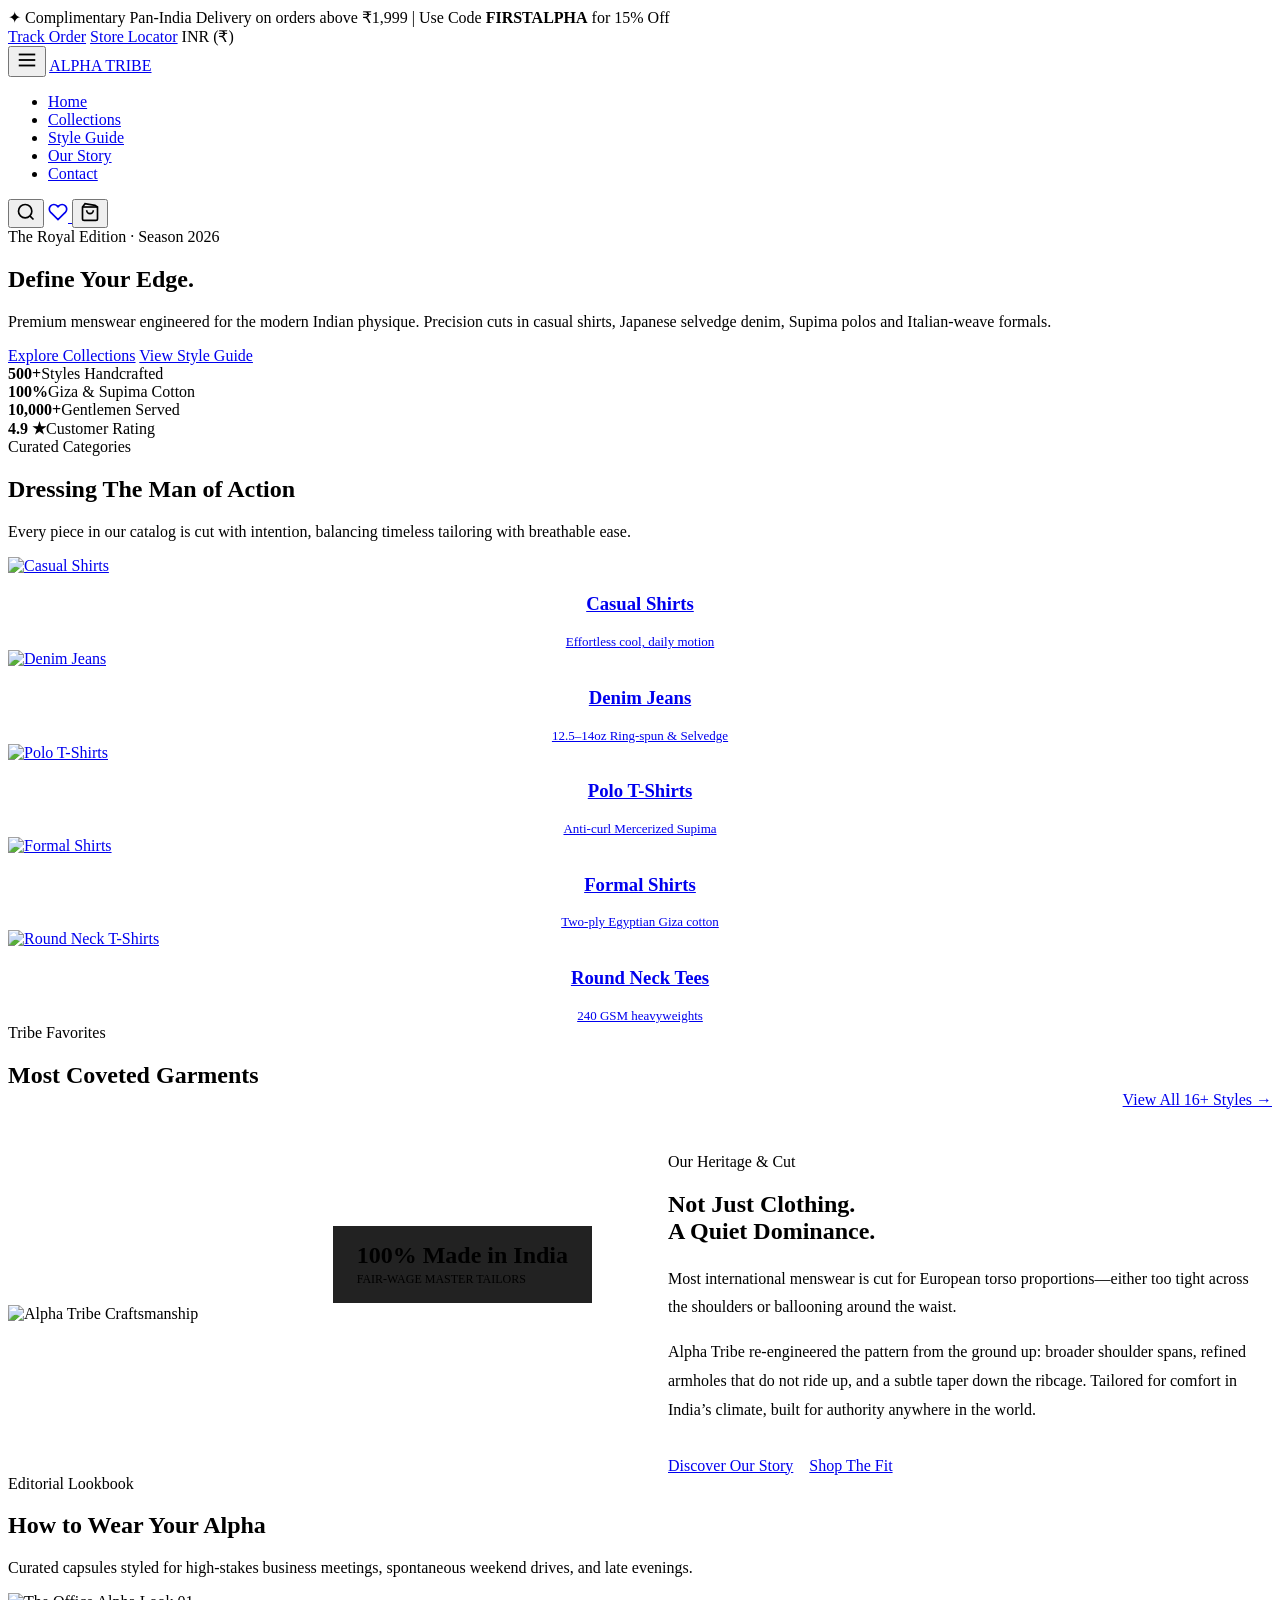
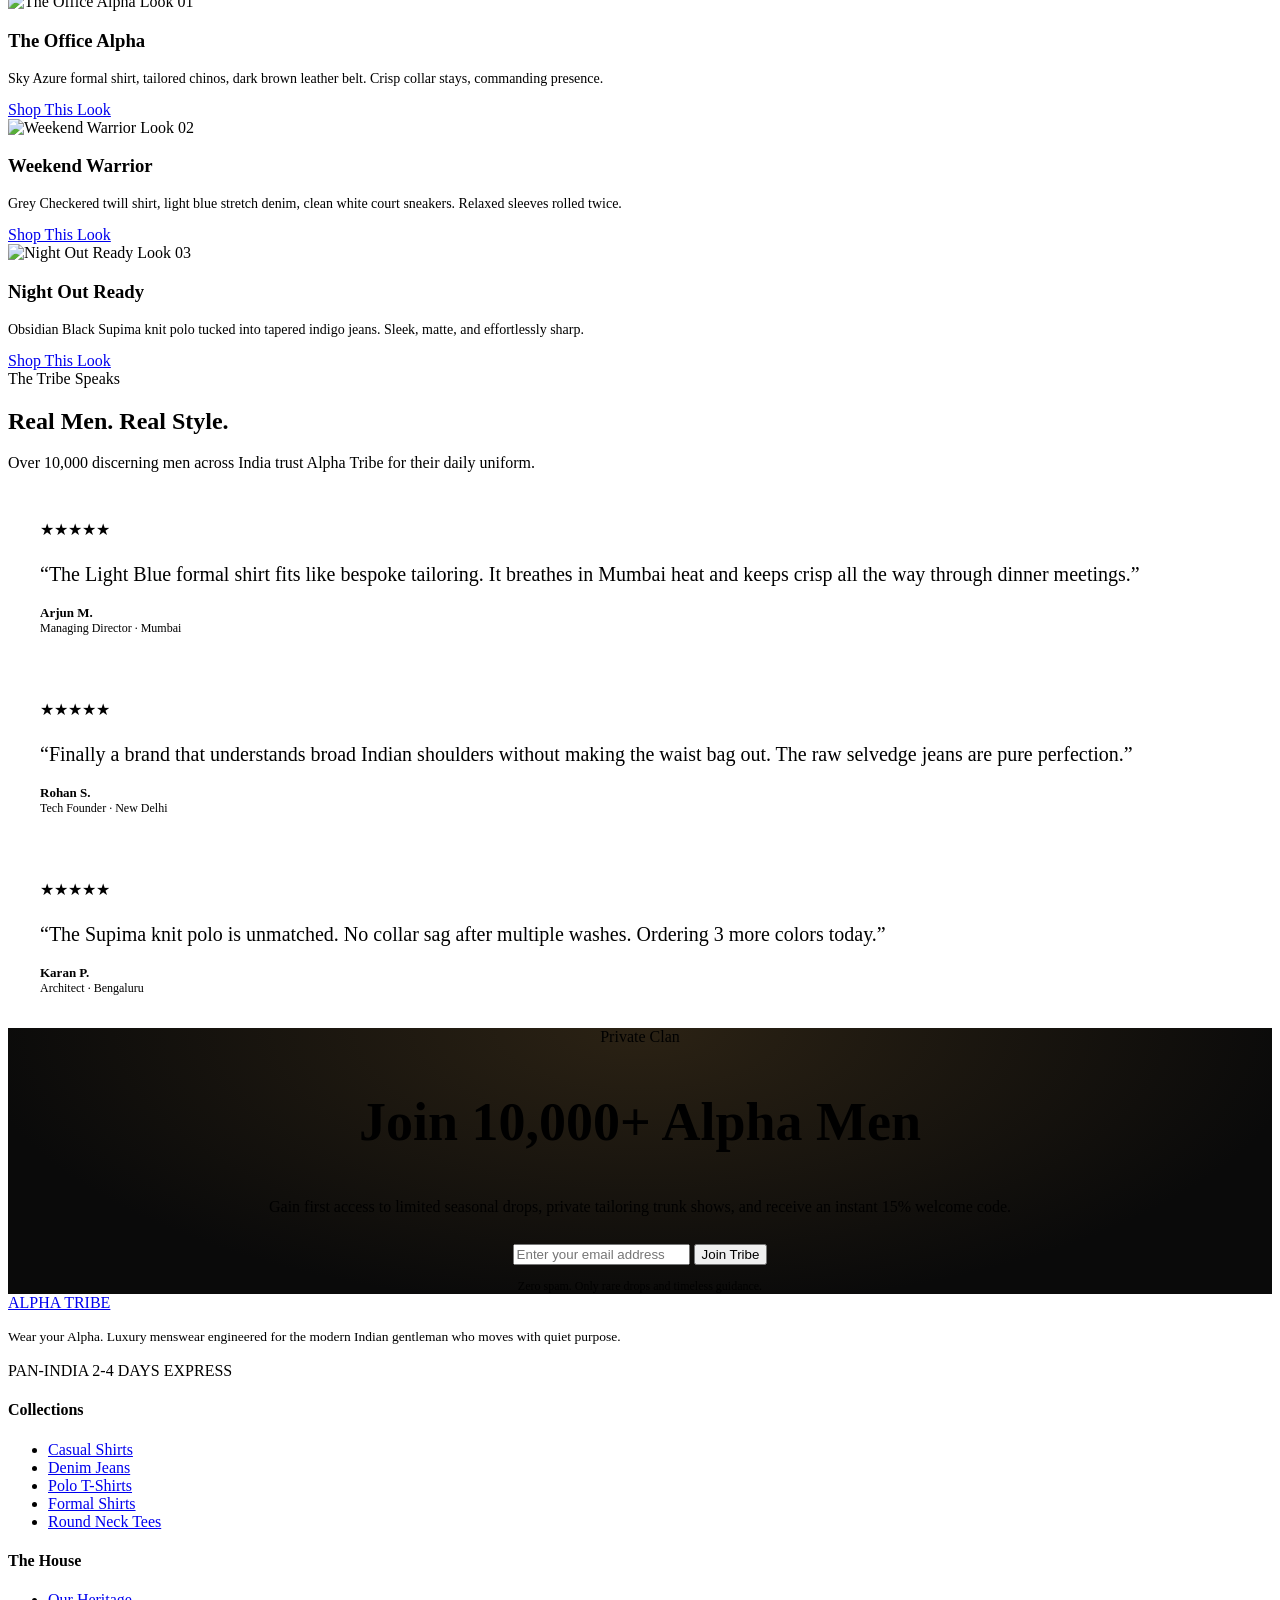
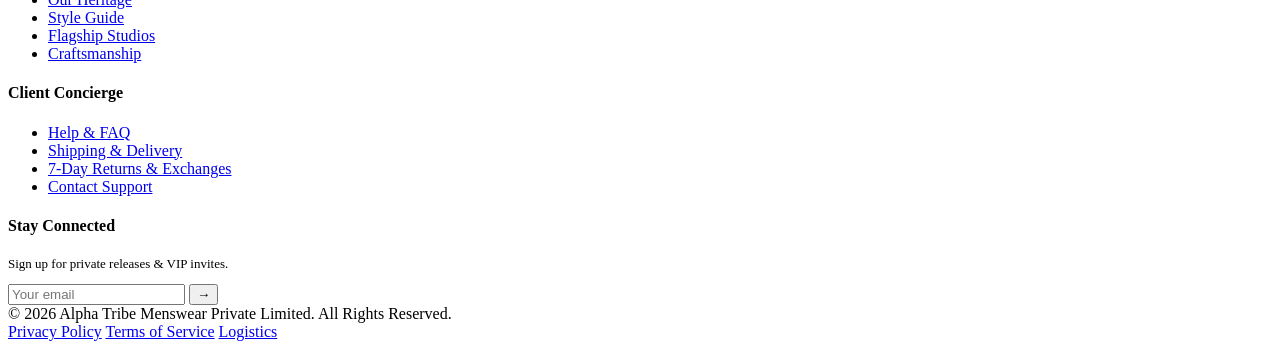
==== index.html @ 247a6e54 "Add files via upload" ====
<!DOCTYPE html>
<html lang="en-IN">
<head>
  <meta charset="utf-8">
  <meta name="viewport" content="width=device-width, initial-scale=1, viewport-fit=cover">
  <title>Alpha Tribe | Premium Menswear for the Modern Indian Man</title>
  <meta name="description" content="Precision-cut casual shirts, denim jeans, polos, and formal shirts engineered for the Indian physique. Wear your Alpha.">
  <link rel="preconnect" href="https://fonts.googleapis.com">
  <link rel="preconnect" href="https://fonts.gstatic.com" crossorigin>
  <link href="https://fonts.googleapis.com/css2?family=Cormorant+Garamond:wght@500;600;700&family=Inter:wght@400;500;600;700&display=swap" rel="stylesheet">
  <link rel="stylesheet" href="css/style.css">
</head>
<body>

  <!-- Top Announcement Bar -->
  <div class="top-bar">
    <div class="wrap">
      <div>✦ Complimentary Pan-India Delivery on orders above ₹1,999 | Use Code <strong>FIRSTALPHA</strong> for 15% Off</div>
      <div class="top-bar-links">
        <a href="shipping.html">Track Order</a>
        <a href="contact.html">Store Locator</a>
        <span>INR (₹)</span>
      </div>
    </div>
  </div>

  <!-- Global Header -->
  <header>
    <div class="wrap">
      <nav>
        <button class="action-btn menu-toggle" aria-label="Open Navigation Menu">
          <svg width="22" height="22" viewBox="0 0 24 24" fill="none" stroke="currentColor" stroke-width="2"><line x1="3" y1="12" x2="21" y2="12"></line><line x1="3" y1="6" x2="21" y2="6"></line><line x1="3" y1="18" x2="21" y2="18"></line></svg>
        </button>

        <a class="logo" href="index.html">
          <span class="logo-mark"></span>
          ALPHA TRIBE
        </a>

        <ul class="nav-links">
          <li><a href="index.html" class="active">Home</a></li>
          <li><a href="collections.html">Collections</a></li>
          <li><a href="looks.html">Style Guide</a></li>
          <li><a href="about.html">Our Story</a></li>
          <li><a href="contact.html">Contact</a></li>
        </ul>

        <div class="nav-actions">
          <button class="action-btn search-trigger-btn" aria-label="Search Garments">
            <svg width="20" height="20" viewBox="0 0 24 24" fill="none" stroke="currentColor" stroke-width="2"><circle cx="11" cy="11" r="8"></circle><line x1="21" y1="21" x2="16.65" y2="16.65"></line></svg>
          </button>
          
          <a class="action-btn" href="collections.html" title="Wishlist" aria-label="Wishlist">
            <svg width="20" height="20" viewBox="0 0 24 24" fill="none" stroke="currentColor" stroke-width="2"><path d="M20.84 4.61a5.5 5.5 0 0 0-7.78 0L12 5.67l-1.06-1.06a5.5 5.5 0 0 0-7.78 7.78l1.06 1.06L12 21.23l7.78-7.78 1.06-1.06a5.5 5.5 0 0 0 0-7.78z"></path></svg>
            <span class="action-badge wishlist-badge-count" style="display:none;">0</span>
          </a>

          <button class="action-btn" onclick="openCartDrawer()" aria-label="View Shopping Bag">
            <svg width="20" height="20" viewBox="0 0 24 24" fill="none" stroke="currentColor" stroke-width="2"><path d="M6 2L3 6v14a2 2 0 0 0 2 2h14a2 2 0 0 0 2-2V6l-3-2z"></path><line x1="3" y1="6" x2="21" y2="6"></line><path d="M16 10a4 4 0 0 1-8 0"></path></svg>
            <span class="action-badge cart-badge-count" style="display:none;">0</span>
          </button>

          <a href="collections.html" class="btn btn-sm" style="margin-left:8px; display:none;">Shop Now</a>
        </div>
      </nav>
    </div>
  </header>

  <main>
    <!-- Hero Section -->
    <section class="hero">
      <div class="wrap">
        <span class="tag">The Royal Edition · Season 2026</span>
        <h1>Define Your Edge.</h1>
        <p>Premium menswear engineered for the modern Indian physique. Precision cuts in casual shirts, Japanese selvedge denim, Supima polos and Italian-weave formals.</p>
        
        <div class="hero-cta">
          <a class="btn" href="collections.html">Explore Collections</a>
          <a class="btn ghost" href="looks.html">View Style Guide</a>
        </div>

        <div class="stats">
          <div><b>500+</b><span>Styles Handcrafted</span></div>
          <div><b>100%</b><span>Giza & Supima Cotton</span></div>
          <div><b>10,000+</b><span>Gentlemen Served</span></div>
          <div><b>4.9 ★</b><span>Customer Rating</span></div>
        </div>
      </div>
    </section>

    <!-- Categories Showcase -->
    <section style="background: var(--surface);">
      <div class="wrap">
        <div class="section-head center">
          <span class="tag">Curated Categories</span>
          <h2>Dressing The Man of Action</h2>
          <p>Every piece in our catalog is cut with intention, balancing timeless tailoring with breathable ease.</p>
        </div>

        <div class="grid" style="grid-template-columns: repeat(auto-fit, minmax(220px, 1fr));">
          <a class="card" href="collections.html?cat=casual-shirts">
            <div class="card-img-wrap">
              <img src="https://images.unsplash.com/photo-1596755094514-f87e34085b2c?auto=format&fit=crop&w=800&q=80" alt="Casual Shirts" loading="lazy">
            </div>
            <div class="card-info" style="text-align:center;">
              <h3 class="card-title">Casual Shirts</h3>
              <p style="color:var(--muted); font-size:13px; margin:0;">Effortless cool, daily motion</p>
            </div>
          </a>

          <a class="card" href="collections.html?cat=denim-jeans">
            <div class="card-img-wrap">
              <img src="https://images.unsplash.com/photo-1542272604-780c96856592?auto=format&fit=crop&w=800&q=80" alt="Denim Jeans" loading="lazy">
            </div>
            <div class="card-info" style="text-align:center;">
              <h3 class="card-title">Denim Jeans</h3>
              <p style="color:var(--muted); font-size:13px; margin:0;">12.5–14oz Ring-spun & Selvedge</p>
            </div>
          </a>

          <a class="card" href="collections.html?cat=polo-t-shirts">
            <div class="card-img-wrap">
              <img src="https://images.unsplash.com/photo-1586363104862-3a5e2ab60d99?auto=format&fit=crop&w=800&q=80" alt="Polo T-Shirts" loading="lazy">
            </div>
            <div class="card-info" style="text-align:center;">
              <h3 class="card-title">Polo T-Shirts</h3>
              <p style="color:var(--muted); font-size:13px; margin:0;">Anti-curl Mercerized Supima</p>
            </div>
          </a>

          <a class="card" href="collections.html?cat=formal-shirts">
            <div class="card-img-wrap">
              <img src="https://images.unsplash.com/photo-1598033129183-c4f50c736f10?auto=format&fit=crop&w=800&q=80" alt="Formal Shirts" loading="lazy">
            </div>
            <div class="card-info" style="text-align:center;">
              <h3 class="card-title">Formal Shirts</h3>
              <p style="color:var(--muted); font-size:13px; margin:0;">Two-ply Egyptian Giza cotton</p>
            </div>
          </a>

          <a class="card" href="collections.html?cat=round-neck-t-shirts">
            <div class="card-img-wrap">
              <img src="https://images.unsplash.com/photo-1521572267360-ee0c2909d518?auto=format&fit=crop&w=800&q=80" alt="Round Neck T-Shirts" loading="lazy">
            </div>
            <div class="card-info" style="text-align:center;">
              <h3 class="card-title">Round Neck Tees</h3>
              <p style="color:var(--muted); font-size:13px; margin:0;">240 GSM heavyweights</p>
            </div>
          </a>
        </div>
      </div>
    </section>

    <!-- Bestseller Showcase -->
    <section id="featured-products">
      <div class="wrap">
        <div style="display:flex; justify-content:space-between; align-items:flex-end; margin-bottom:44px; flex-wrap:wrap; gap:16px;">
          <div>
            <span class="tag">Tribe Favorites</span>
            <h2>Most Coveted Garments</h2>
          </div>
          <a href="collections.html" class="btn ghost btn-sm">View All 16+ Styles →</a>
        </div>

        <div class="grid" id="featured-grid">
          <!-- Dynamically populated or server-rendered items -->
        </div>
      </div>
    </section>

    <!-- Craftsmanship / Brand Philosophy -->
    <section style="background: var(--surface); border-top: 1px solid var(--line); border-bottom: 1px solid var(--line);">
      <div class="wrap">
        <div style="display:grid; grid-template-columns: repeat(auto-fit, minmax(320px, 1fr)); gap:56px; align-items:center;">
          <div style="position:relative;">
            <img src="https://images.unsplash.com/photo-1607345366928-199ea26cfe3e?auto=format&fit=crop&w=900&q=80" alt="Alpha Tribe Craftsmanship" style="border-radius:var(--radius-sm); border:1px solid var(--line); width:100%; aspect-ratio:4/3; object-fit:cover;">
            <div style="position:absolute; bottom:20px; right:20px; background:rgba(10,10,10,0.9); border:1px solid var(--gold); padding:16px 24px; border-radius:var(--radius-sm);">
              <span style="font-family:var(--serif); font-size:24px; color:var(--gold); display:block; font-weight:700;">100% Made in India</span>
              <span style="font-size:12px; color:var(--muted); text-transform:uppercase;">Fair-wage master tailors</span>
            </div>
          </div>

          <div>
            <span class="tag">Our Heritage & Cut</span>
            <h2 style="margin-bottom:20px;">Not Just Clothing.<br>A Quiet Dominance.</h2>
            <p style="color:var(--muted); line-height:1.8;">
              Most international menswear is cut for European torso proportions—either too tight across the shoulders or ballooning around the waist.
            </p>
            <p style="color:var(--muted); line-height:1.8;">
              Alpha Tribe re-engineered the pattern from the ground up: broader shoulder spans, refined armholes that do not ride up, and a subtle taper down the ribcage. Tailored for comfort in India’s climate, built for authority anywhere in the world.
            </p>
            <div style="margin-top:32px; display:flex; gap:16px;">
              <a href="about.html" class="btn">Discover Our Story</a>
              <a href="collections.html" class="btn ghost">Shop The Fit</a>
            </div>
          </div>
        </div>
      </div>
    </section>

    <!-- Style Guide Spotlight -->
    <section>
      <div class="wrap">
        <div class="section-head center">
          <span class="tag">Editorial Lookbook</span>
          <h2>How to Wear Your Alpha</h2>
          <p>Curated capsules styled for high-stakes business meetings, spontaneous weekend drives, and late evenings.</p>
        </div>

        <div class="grid" style="grid-template-columns: repeat(auto-fit, minmax(280px, 1fr));">
          <div class="card">
            <div class="card-img-wrap">
              <img src="https://images.unsplash.com/photo-1598033129183-c4f50c736f10?auto=format&fit=crop&w=800&q=80" alt="The Office Alpha">
              <span class="card-badge">Look 01</span>
            </div>
            <div class="card-info">
              <h3 class="card-title">The Office Alpha</h3>
              <p style="color:var(--muted); font-size:14px; margin-bottom:14px;">Sky Azure formal shirt, tailored chinos, dark brown leather belt. Crisp collar stays, commanding presence.</p>
              <a href="looks.html" class="btn ghost btn-sm">Shop This Look</a>
            </div>
          </div>

          <div class="card">
            <div class="card-img-wrap">
              <img src="https://images.unsplash.com/photo-1596755094514-f87e34085b2c?auto=format&fit=crop&w=800&q=80" alt="Weekend Warrior">
              <span class="card-badge">Look 02</span>
            </div>
            <div class="card-info">
              <h3 class="card-title">Weekend Warrior</h3>
              <p style="color:var(--muted); font-size:14px; margin-bottom:14px;">Grey Checkered twill shirt, light blue stretch denim, clean white court sneakers. Relaxed sleeves rolled twice.</p>
              <a href="looks.html" class="btn ghost btn-sm">Shop This Look</a>
            </div>
          </div>

          <div class="card">
            <div class="card-img-wrap">
              <img src="https://images.unsplash.com/photo-1625910513413-722394747c34?auto=format&fit=crop&w=800&q=80" alt="Night Out Ready">
              <span class="card-badge">Look 03</span>
            </div>
            <div class="card-info">
              <h3 class="card-title">Night Out Ready</h3>
              <p style="color:var(--muted); font-size:14px; margin-bottom:14px;">Obsidian Black Supima knit polo tucked into tapered indigo jeans. Sleek, matte, and effortlessly sharp.</p>
              <a href="looks.html" class="btn ghost btn-sm">Shop This Look</a>
            </div>
          </div>
        </div>
      </div>
    </section>

    <!-- Social Proof & Reviews -->
    <section style="background: var(--surface);">
      <div class="wrap">
        <div class="section-head center">
          <span class="tag">The Tribe Speaks</span>
          <h2>Real Men. Real Style.</h2>
          <p>Over 10,000 discerning men across India trust Alpha Tribe for their daily uniform.</p>
        </div>

        <div class="grid" style="grid-template-columns: repeat(auto-fit, minmax(280px, 1fr));">
          <div style="background:var(--bg); border:1px solid var(--line); padding:32px; border-left:3px solid var(--gold); border-radius:var(--radius-sm);">
            <div style="color:var(--gold); font-size:16px; margin-bottom:12px;">★★★★★</div>
            <p style="font-family:var(--serif); font-size:20px; line-height:1.5; color:var(--text); margin-bottom:16px;">
              “The Light Blue formal shirt fits like bespoke tailoring. It breathes in Mumbai heat and keeps crisp all the way through dinner meetings.”
            </p>
            <div style="font-size:13px; font-weight:600; color:var(--gold);">Arjun M.</div>
            <div style="font-size:12px; color:var(--muted);">Managing Director · Mumbai</div>
          </div>

          <div style="background:var(--bg); border:1px solid var(--line); padding:32px; border-left:3px solid var(--gold); border-radius:var(--radius-sm);">
            <div style="color:var(--gold); font-size:16px; margin-bottom:12px;">★★★★★</div>
            <p style="font-family:var(--serif); font-size:20px; line-height:1.5; color:var(--text); margin-bottom:16px;">
              “Finally a brand that understands broad Indian shoulders without making the waist bag out. The raw selvedge jeans are pure perfection.”
            </p>
            <div style="font-size:13px; font-weight:600; color:var(--gold);">Rohan S.</div>
            <div style="font-size:12px; color:var(--muted);">Tech Founder · New Delhi</div>
          </div>

          <div style="background:var(--bg); border:1px solid var(--line); padding:32px; border-left:3px solid var(--gold); border-radius:var(--radius-sm);">
            <div style="color:var(--gold); font-size:16px; margin-bottom:12px;">★★★★★</div>
            <p style="font-family:var(--serif); font-size:20px; line-height:1.5; color:var(--text); margin-bottom:16px;">
              “The Supima knit polo is unmatched. No collar sag after multiple washes. Ordering 3 more colors today.”
            </p>
            <div style="font-size:13px; font-weight:600; color:var(--gold);">Karan P.</div>
            <div style="font-size:12px; color:var(--muted);">Architect · Bengaluru</div>
          </div>
        </div>
      </div>
    </section>

    <!-- VIP Newsletter -->
    <section style="text-align:center; background: radial-gradient(ellipse at 50% 0, #2b2214 0%, #0a0a0a 75%); border-top:1px solid var(--line);">
      <div class="wrap-sm">
        <span class="tag">Private Clan</span>
        <h2 style="font-size: clamp(36px, 5vw, 54px);">Join 10,000+ Alpha Men</h2>
        <p style="color:var(--muted); margin-bottom:28px;">Gain first access to limited seasonal drops, private tailoring trunk shows, and receive an instant 15% welcome code.</p>
        
        <form class="newsletter-form" style="max-width:520px; margin:0 auto;" novalidate>
          <input type="email" placeholder="Enter your email address" required aria-label="Email address">
          <button type="submit" class="btn">Join Tribe</button>
        </form>
        <div style="margin-top:14px; font-size:12px; color:var(--muted);">Zero spam. Only rare drops and timeless guidance.</div>
      </div>
    </section>
  </main>

  <!-- Global Footer -->
  <footer>
    <div class="wrap">
      <div class="fcols">
        <div>
          <a class="logo" href="index.html" style="margin-bottom:14px;">
            <span class="logo-mark"></span>
            ALPHA TRIBE
          </a>
          <p style="color:var(--muted); font-size:13.5px; line-height:1.7;">
            Wear your Alpha. Luxury menswear engineered for the modern Indian gentleman who moves with quiet purpose.
          </p>
          <div class="f-badge">PAN-INDIA 2-4 DAYS EXPRESS</div>
        </div>

        <div>
          <h4>Collections</h4>
          <ul>
            <li><a href="collections.html?cat=casual-shirts">Casual Shirts</a></li>
            <li><a href="collections.html?cat=denim-jeans">Denim Jeans</a></li>
            <li><a href="collections.html?cat=polo-t-shirts">Polo T-Shirts</a></li>
            <li><a href="collections.html?cat=formal-shirts">Formal Shirts</a></li>
            <li><a href="collections.html?cat=round-neck-t-shirts">Round Neck Tees</a></li>
          </ul>
        </div>

        <div>
          <h4>The House</h4>
          <ul>
            <li><a href="about.html">Our Heritage</a></li>
            <li><a href="looks.html">Style Guide</a></li>
            <li><a href="contact.html">Flagship Studios</a></li>
            <li><a href="about.html#craft">Craftsmanship</a></li>
          </ul>
        </div>

        <div>
          <h4>Client Concierge</h4>
          <ul>
            <li><a href="faq.html">Help & FAQ</a></li>
            <li><a href="shipping.html">Shipping & Delivery</a></li>
            <li><a href="returns.html">7-Day Returns & Exchanges</a></li>
            <li><a href="contact.html">Contact Support</a></li>
          </ul>
        </div>

        <div>
          <h4>Stay Connected</h4>
          <p style="font-size:13px; color:var(--muted); margin-bottom:12px;">Sign up for private releases & VIP invites.</p>
          <form class="newsletter-form">
            <input type="email" placeholder="Your email" required>
            <button class="btn btn-sm" type="submit">→</button>
          </form>
        </div>
      </div>

      <div class="copy">
        <div>© 2026 Alpha Tribe Menswear Private Limited. All Rights Reserved.</div>
        <div class="copy-links">
          <a href="privacy.html">Privacy Policy</a>
          <a href="terms.html">Terms of Service</a>
          <a href="shipping.html">Logistics</a>
        </div>
      </div>
    </div>
  </footer>

  <!-- Scripts -->
  <script src="js/products.js"></script>
  <script src="js/cart.js"></script>
  <script src="js/main.js"></script>
  <script>
    // Populate featured products on home page
    document.addEventListener('DOMContentLoaded', () => {
      const featuredGrid = document.getElementById('featured-grid');
      if (featuredGrid && typeof getAllProducts === 'function') {
        const products = getAllProducts().slice(0, 8); // Top 8 bestsellers
        featuredGrid.innerHTML = products.map(p => `
          <div class="card">
            <div class="card-img-wrap">
              <img src="${p.images[0]}" alt="${p.name}" loading="lazy">
              ${p.badge ? `<span class="card-badge">${p.badge}</span>` : ''}
              <button class="wishlist-btn" data-product-id="${p.id}" onclick="toggleWishlist('${p.id}', this)" aria-label="Save to Wishlist">
                <svg width="18" height="18" viewBox="0 0 24 24" fill="none" stroke="currentColor" stroke-width="2"><path d="M20.84 4.61a5.5 5.5 0 0 0-7.78 0L12 5.67l-1.06-1.06a5.5 5.5 0 0 0-7.78 7.78l1.06 1.06L12 21.23l7.78-7.78 1.06-1.06a5.5 5.5 0 0 0 0-7.78z"></path></svg>
              </button>
              <div class="card-quick-actions">
                <button class="btn btn-sm btn-full" onclick="openQuickView('${p.id}')">Quick View</button>
              </div>
            </div>
            <div class="card-info">
              <div class="card-cat">${p.category}</div>
              <h3 class="card-title"><a href="product.html?id=${p.id}">${p.name}</a></h3>
              <div class="card-rating">
                <span class="stars">★★★★★</span>
                <span>(${p.reviewsCount})</span>
              </div>
              <div class="card-bottom">
                <div class="price-box">
                  <span class="price">${formatINR(p.price)}</span>
                  <span class="price-orig">${formatINR(p.originalPrice)}</span>
                </div>
                <button class="btn btn-sm" onclick="addToCart('${p.id}', '${p.sizes[0]}')">Add</button>
              </div>
            </div>
          </div>
        `).join('');
        
        if (typeof updateWishlistButtons === 'function') updateWishlistButtons();
      }
    });
  </script>
</body>
</html>
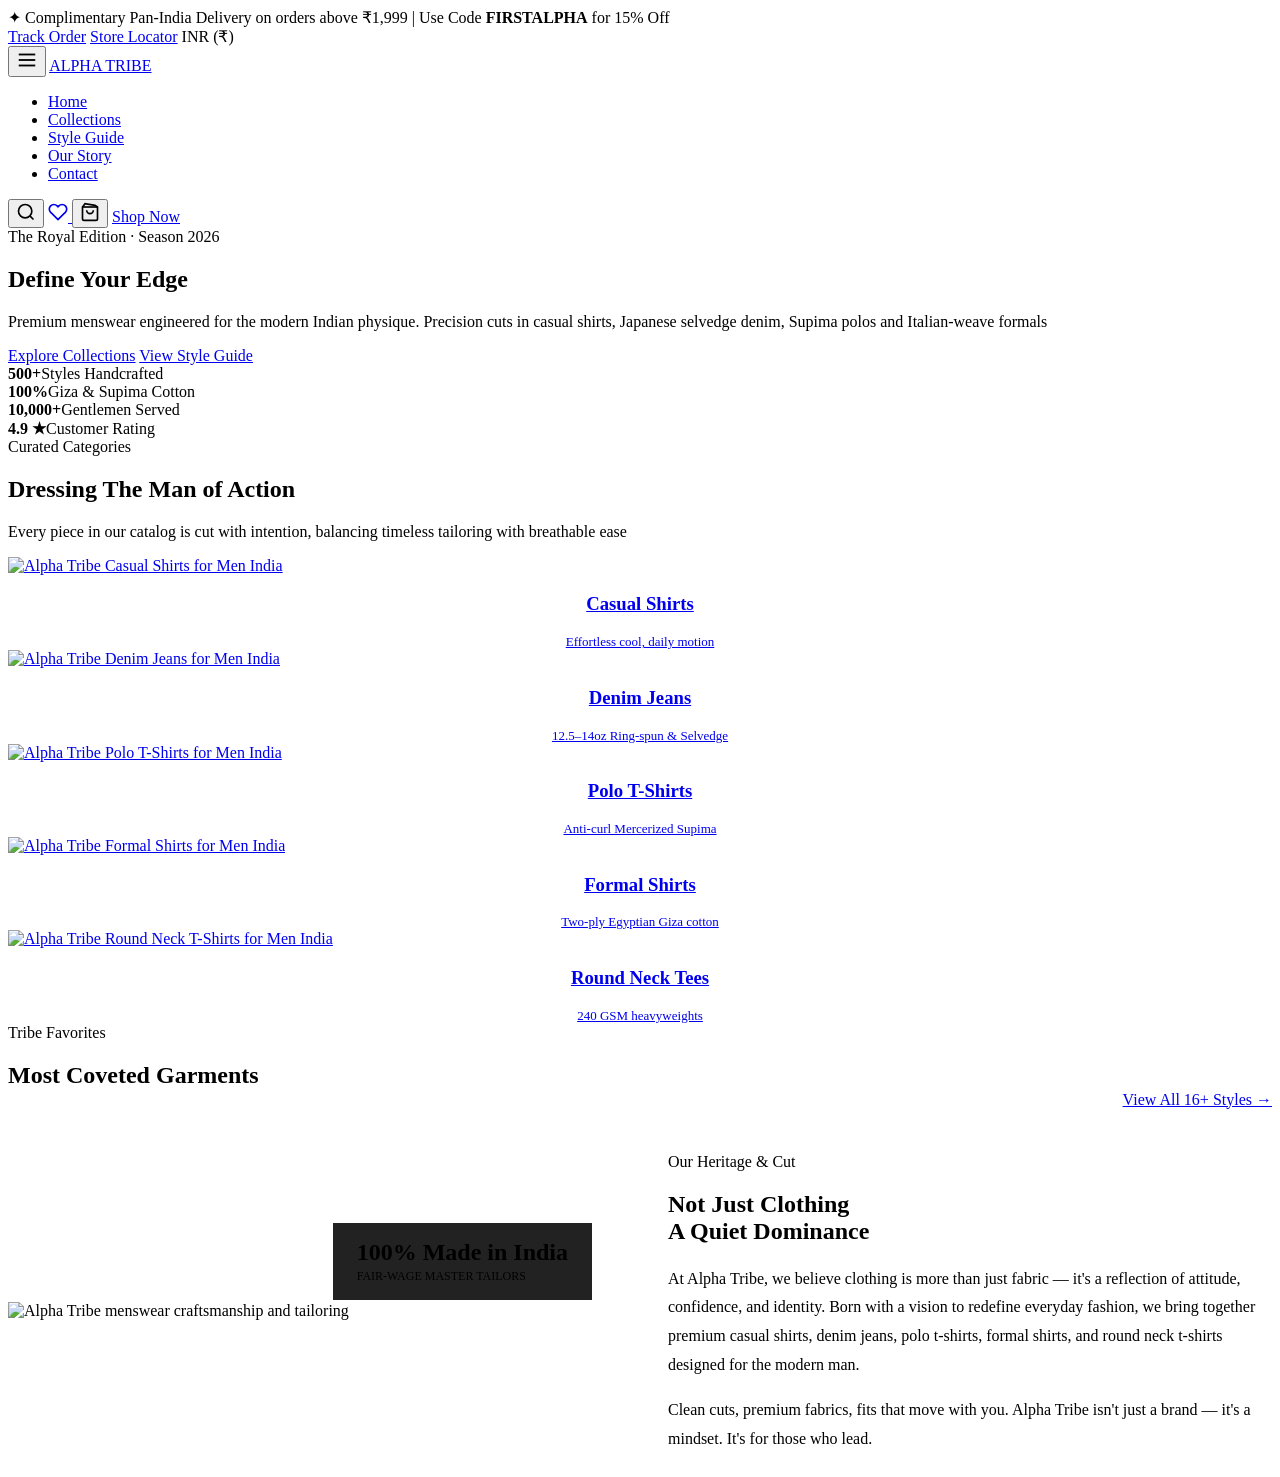
==== commit afff48a7: "Update index.html" ====
--- a/index.html
+++ b/index.html
@@ -5,6 +5,13 @@
   <meta name="viewport" content="width=device-width, initial-scale=1, viewport-fit=cover">
   <title>Alpha Tribe | Premium Menswear for the Modern Indian Man</title>
   <meta name="description" content="Precision-cut casual shirts, denim jeans, polos, and formal shirts engineered for the Indian physique. Wear your Alpha.">
+  <meta name="keywords" content="men's casual shirts India, premium denim jeans men, polo t-shirts men India, formal shirts men India, Alpha Tribe menswear">
+  <meta name="robots" content="index, follow">
+  <link rel="canonical" href="https://www.alphatribe.in/">
+  <meta property="og:title" content="Alpha Tribe | Premium Menswear for the Modern Indian Man">
+  <meta property="og:description" content="Precision-cut casual shirts, denim jeans, polos, and formal shirts engineered for the Indian physique. Wear your Alpha.">
+  <meta property="og:type" content="website">
+  <meta property="og:locale" content="en_IN">
   <link rel="preconnect" href="https://fonts.googleapis.com">
   <link rel="preconnect" href="https://fonts.gstatic.com" crossorigin>
   <link href="https://fonts.googleapis.com/css2?family=Cormorant+Garamond:wght@500;600;700&family=Inter:wght@400;500;600;700&display=swap" rel="stylesheet">
@@ -25,15 +32,15 @@
   </div>
 
   <!-- Global Header -->
-  <header>
+  <header id="site-header">
     <div class="wrap">
-      <nav>
-        <button class="action-btn menu-toggle" aria-label="Open Navigation Menu">
-          <svg width="22" height="22" viewBox="0 0 24 24" fill="none" stroke="currentColor" stroke-width="2"><line x1="3" y1="12" x2="21" y2="12"></line><line x1="3" y1="6" x2="21" y2="6"></line><line x1="3" y1="18" x2="21" y2="18"></line></svg>
+      <nav aria-label="Primary Navigation">
+        <button type="button" class="action-btn menu-toggle" aria-label="Open Navigation Menu">
+          <svg width="22" height="22" viewBox="0 0 24 24" fill="none" stroke="currentColor" stroke-width="2" aria-hidden="true"><line x1="3" y1="12" x2="21" y2="12"></line><line x1="3" y1="6" x2="21" y2="6"></line><line x1="3" y1="18" x2="21" y2="18"></line></svg>
         </button>
 
         <a class="logo" href="index.html">
-          <span class="logo-mark"></span>
+          <span class="logo-mark" aria-hidden="true"></span>
           ALPHA TRIBE
         </a>
 
@@ -46,21 +53,21 @@
         </ul>
 
         <div class="nav-actions">
-          <button class="action-btn search-trigger-btn" aria-label="Search Garments">
-            <svg width="20" height="20" viewBox="0 0 24 24" fill="none" stroke="currentColor" stroke-width="2"><circle cx="11" cy="11" r="8"></circle><line x1="21" y1="21" x2="16.65" y2="16.65"></line></svg>
+          <button type="button" class="action-btn search-trigger-btn" aria-label="Search Garments">
+            <svg width="20" height="20" viewBox="0 0 24 24" fill="none" stroke="currentColor" stroke-width="2" aria-hidden="true"><circle cx="11" cy="11" r="8"></circle><line x1="21" y1="21" x2="16.65" y2="16.65"></line></svg>
           </button>
-          
+
           <a class="action-btn" href="collections.html" title="Wishlist" aria-label="Wishlist">
-            <svg width="20" height="20" viewBox="0 0 24 24" fill="none" stroke="currentColor" stroke-width="2"><path d="M20.84 4.61a5.5 5.5 0 0 0-7.78 0L12 5.67l-1.06-1.06a5.5 5.5 0 0 0-7.78 7.78l1.06 1.06L12 21.23l7.78-7.78 1.06-1.06a5.5 5.5 0 0 0 0-7.78z"></path></svg>
+            <svg width="20" height="20" viewBox="0 0 24 24" fill="none" stroke="currentColor" stroke-width="2" aria-hidden="true"><path d="M20.84 4.61a5.5 5.5 0 0 0-7.78 0L12 5.67l-1.06-1.06a5.5 5.5 0 0 0-7.78 7.78l1.06 1.06L12 21.23l7.78-7.78 1.06-1.06a5.5 5.5 0 0 0 0-7.78z"></path></svg>
             <span class="action-badge wishlist-badge-count" style="display:none;">0</span>
           </a>
 
-          <button class="action-btn" onclick="openCartDrawer()" aria-label="View Shopping Bag">
-            <svg width="20" height="20" viewBox="0 0 24 24" fill="none" stroke="currentColor" stroke-width="2"><path d="M6 2L3 6v14a2 2 0 0 0 2 2h14a2 2 0 0 0 2-2V6l-3-2z"></path><line x1="3" y1="6" x2="21" y2="6"></line><path d="M16 10a4 4 0 0 1-8 0"></path></svg>
+          <button type="button" class="action-btn" onclick="if (typeof openCartDrawer === 'function') openCartDrawer();" aria-label="View Shopping Bag">
+            <svg width="20" height="20" viewBox="0 0 24 24" fill="none" stroke="currentColor" stroke-width="2" aria-hidden="true"><path d="M6 2L3 6v14a2 2 0 0 0 2 2h14a2 2 0 0 0 2-2V6l-3-2z"></path><line x1="3" y1="6" x2="21" y2="6"></line><path d="M16 10a4 4 0 0 1-8 0"></path></svg>
             <span class="action-badge cart-badge-count" style="display:none;">0</span>
           </button>
 
-          <a href="collections.html" class="btn btn-sm" style="margin-left:8px; display:none;">Shop Now</a>
+          <a href="collections.html" class="btn btn-sm">Shop Now</a>
         </div>
       </nav>
     </div>
@@ -71,9 +78,9 @@
     <section class="hero">
       <div class="wrap">
         <span class="tag">The Royal Edition · Season 2026</span>
-        <h1>Define Your Edge.</h1>
-        <p>Premium menswear engineered for the modern Indian physique. Precision cuts in casual shirts, Japanese selvedge denim, Supima polos and Italian-weave formals.</p>
-        
+        <h1>Define Your Edge</h1>
+        <p>Premium menswear engineered for the modern Indian physique. Precision cuts in casual shirts, Japanese selvedge denim, Supima polos and Italian-weave formals</p>
+
         <div class="hero-cta">
           <a class="btn" href="collections.html">Explore Collections</a>
           <a class="btn ghost" href="looks.html">View Style Guide</a>
@@ -81,7 +88,7 @@
 
         <div class="stats">
           <div><b>500+</b><span>Styles Handcrafted</span></div>
-          <div><b>100%</b><span>Giza & Supima Cotton</span></div>
+          <div><b>100%</b><span>Giza &amp; Supima Cotton</span></div>
           <div><b>10,000+</b><span>Gentlemen Served</span></div>
           <div><b>4.9 ★</b><span>Customer Rating</span></div>
         </div>
@@ -94,13 +101,13 @@
         <div class="section-head center">
           <span class="tag">Curated Categories</span>
           <h2>Dressing The Man of Action</h2>
-          <p>Every piece in our catalog is cut with intention, balancing timeless tailoring with breathable ease.</p>
+          <p>Every piece in our catalog is cut with intention, balancing timeless tailoring with breathable ease</p>
         </div>
 
-        <div class="grid" style="grid-template-columns: repeat(auto-fit, minmax(220px, 1fr));">
+        <div class="grid">
           <a class="card" href="collections.html?cat=casual-shirts">
             <div class="card-img-wrap">
-              <img src="https://images.unsplash.com/photo-1596755094514-f87e34085b2c?auto=format&fit=crop&w=800&q=80" alt="Casual Shirts" loading="lazy">
+              <img src="https://images.unsplash.com/photo-1596755094514-f87e34085b2c?auto=format&amp;fit=crop&amp;w=800&amp;q=80" alt="Alpha Tribe Casual Shirts for Men India" loading="lazy">
             </div>
             <div class="card-info" style="text-align:center;">
               <h3 class="card-title">Casual Shirts</h3>
@@ -110,17 +117,17 @@
 
           <a class="card" href="collections.html?cat=denim-jeans">
             <div class="card-img-wrap">
-              <img src="https://images.unsplash.com/photo-1542272604-780c96856592?auto=format&fit=crop&w=800&q=80" alt="Denim Jeans" loading="lazy">
+              <img src="https://images.unsplash.com/photo-1542272604-780c96856592?auto=format&amp;fit=crop&amp;w=800&amp;q=80" alt="Alpha Tribe Denim Jeans for Men India" loading="lazy">
             </div>
             <div class="card-info" style="text-align:center;">
               <h3 class="card-title">Denim Jeans</h3>
-              <p style="color:var(--muted); font-size:13px; margin:0;">12.5–14oz Ring-spun & Selvedge</p>
+              <p style="color:var(--muted); font-size:13px; margin:0;">12.5–14oz Ring-spun &amp; Selvedge</p>
             </div>
           </a>
 
           <a class="card" href="collections.html?cat=polo-t-shirts">
             <div class="card-img-wrap">
-              <img src="https://images.unsplash.com/photo-1586363104862-3a5e2ab60d99?auto=format&fit=crop&w=800&q=80" alt="Polo T-Shirts" loading="lazy">
+              <img src="https://images.unsplash.com/photo-1586363104862-3a5e2ab60d99?auto=format&amp;fit=crop&amp;w=800&amp;q=80" alt="Alpha Tribe Polo T-Shirts for Men India" loading="lazy">
             </div>
             <div class="card-info" style="text-align:center;">
               <h3 class="card-title">Polo T-Shirts</h3>
@@ -130,7 +137,7 @@
 
           <a class="card" href="collections.html?cat=formal-shirts">
             <div class="card-img-wrap">
-              <img src="https://images.unsplash.com/photo-1598033129183-c4f50c736f10?auto=format&fit=crop&w=800&q=80" alt="Formal Shirts" loading="lazy">
+              <img src="https://images.unsplash.com/photo-1598033129183-c4f50c736f10?auto=format&amp;fit=crop&amp;w=800&amp;q=80" alt="Alpha Tribe Formal Shirts for Men India" loading="lazy">
             </div>
             <div class="card-info" style="text-align:center;">
               <h3 class="card-title">Formal Shirts</h3>
@@ -140,7 +147,7 @@
 
           <a class="card" href="collections.html?cat=round-neck-t-shirts">
             <div class="card-img-wrap">
-              <img src="https://images.unsplash.com/photo-1521572267360-ee0c2909d518?auto=format&fit=crop&w=800&q=80" alt="Round Neck T-Shirts" loading="lazy">
+              <img src="https://images.unsplash.com/photo-1521572267360-ee0c2909d518?auto=format&amp;fit=crop&amp;w=800&amp;q=80" alt="Alpha Tribe Round Neck T-Shirts for Men India" loading="lazy">
             </div>
             <div class="card-info" style="text-align:center;">
               <h3 class="card-title">Round Neck Tees</h3>
@@ -163,7 +170,7 @@
         </div>
 
         <div class="grid" id="featured-grid">
-          <!-- Dynamically populated or server-rendered items -->
+          <!-- Populated by js/products.js & inline script -->
         </div>
       </div>
     </section>
@@ -173,7 +180,7 @@
       <div class="wrap">
         <div style="display:grid; grid-template-columns: repeat(auto-fit, minmax(320px, 1fr)); gap:56px; align-items:center;">
           <div style="position:relative;">
-            <img src="https://images.unsplash.com/photo-1607345366928-199ea26cfe3e?auto=format&fit=crop&w=900&q=80" alt="Alpha Tribe Craftsmanship" style="border-radius:var(--radius-sm); border:1px solid var(--line); width:100%; aspect-ratio:4/3; object-fit:cover;">
+            <img src="https://images.unsplash.com/photo-1607345366928-199ea26cfe3e?auto=format&amp;fit=crop&amp;w=900&amp;q=80" alt="Alpha Tribe menswear craftsmanship and tailoring" loading="lazy" style="border-radius:var(--radius-sm); border:1px solid var(--line); width:100%; aspect-ratio:4/3; object-fit:cover;">
             <div style="position:absolute; bottom:20px; right:20px; background:rgba(10,10,10,0.9); border:1px solid var(--gold); padding:16px 24px; border-radius:var(--radius-sm);">
               <span style="font-family:var(--serif); font-size:24px; color:var(--gold); display:block; font-weight:700;">100% Made in India</span>
               <span style="font-size:12px; color:var(--muted); text-transform:uppercase;">Fair-wage master tailors</span>
@@ -181,238 +188,12 @@
           </div>
 
           <div>
-            <span class="tag">Our Heritage & Cut</span>
-            <h2 style="margin-bottom:20px;">Not Just Clothing.<br>A Quiet Dominance.</h2>
+            <span class="tag">Our Heritage &amp; Cut</span>
+            <h2 style="margin-bottom:20px;">Not Just Clothing<br>A Quiet Dominance</h2>
             <p style="color:var(--muted); line-height:1.8;">
-              Most international menswear is cut for European torso proportions—either too tight across the shoulders or ballooning around the waist.
+              At Alpha Tribe, we believe clothing is more than just fabric — it's a reflection of attitude, confidence, and identity. Born with a vision to redefine everyday fashion, we bring together premium casual shirts, denim jeans, polo t-shirts, formal shirts, and round neck t-shirts designed for the modern man.
             </p>
             <p style="color:var(--muted); line-height:1.8;">
-              Alpha Tribe re-engineered the pattern from the ground up: broader shoulder spans, refined armholes that do not ride up, and a subtle taper down the ribcage. Tailored for comfort in India’s climate, built for authority anywhere in the world.
+              Clean cuts, premium fabrics, fits that move with you. Alpha Tribe isn't just a brand — it's a mindset. It's for those who lead.
             </p>
-            <div style="margin-top:32px; display:flex; gap:16px;">
-              <a href="about.html" class="btn">Discover Our Story</a>
-              <a href="collections.html" class="btn ghost">Shop The Fit</a>
-            </div>
-          </div>
-        </div>
-      </div>
-    </section>
-
-    <!-- Style Guide Spotlight -->
-    <section>
-      <div class="wrap">
-        <div class="section-head center">
-          <span class="tag">Editorial Lookbook</span>
-          <h2>How to Wear Your Alpha</h2>
-          <p>Curated capsules styled for high-stakes business meetings, spontaneous weekend drives, and late evenings.</p>
-        </div>
-
-        <div class="grid" style="grid-template-columns: repeat(auto-fit, minmax(280px, 1fr));">
-          <div class="card">
-            <div class="card-img-wrap">
-              <img src="https://images.unsplash.com/photo-1598033129183-c4f50c736f10?auto=format&fit=crop&w=800&q=80" alt="The Office Alpha">
-              <span class="card-badge">Look 01</span>
-            </div>
-            <div class="card-info">
-              <h3 class="card-title">The Office Alpha</h3>
-              <p style="color:var(--muted); font-size:14px; margin-bottom:14px;">Sky Azure formal shirt, tailored chinos, dark brown leather belt. Crisp collar stays, commanding presence.</p>
-              <a href="looks.html" class="btn ghost btn-sm">Shop This Look</a>
-            </div>
-          </div>
-
-          <div class="card">
-            <div class="card-img-wrap">
-              <img src="https://images.unsplash.com/photo-1596755094514-f87e34085b2c?auto=format&fit=crop&w=800&q=80" alt="Weekend Warrior">
-              <span class="card-badge">Look 02</span>
-            </div>
-            <div class="card-info">
-              <h3 class="card-title">Weekend Warrior</h3>
-              <p style="color:var(--muted); font-size:14px; margin-bottom:14px;">Grey Checkered twill shirt, light blue stretch denim, clean white court sneakers. Relaxed sleeves rolled twice.</p>
-              <a href="looks.html" class="btn ghost btn-sm">Shop This Look</a>
-            </div>
-          </div>
-
-          <div class="card">
-            <div class="card-img-wrap">
-              <img src="https://images.unsplash.com/photo-1625910513413-722394747c34?auto=format&fit=crop&w=800&q=80" alt="Night Out Ready">
-              <span class="card-badge">Look 03</span>
-            </div>
-            <div class="card-info">
-              <h3 class="card-title">Night Out Ready</h3>
-              <p style="color:var(--muted); font-size:14px; margin-bottom:14px;">Obsidian Black Supima knit polo tucked into tapered indigo jeans. Sleek, matte, and effortlessly sharp.</p>
-              <a href="looks.html" class="btn ghost btn-sm">Shop This Look</a>
-            </div>
-          </div>
-        </div>
-      </div>
-    </section>
-
-    <!-- Social Proof & Reviews -->
-    <section style="background: var(--surface);">
-      <div class="wrap">
-        <div class="section-head center">
-          <span class="tag">The Tribe Speaks</span>
-          <h2>Real Men. Real Style.</h2>
-          <p>Over 10,000 discerning men across India trust Alpha Tribe for their daily uniform.</p>
-        </div>
-
-        <div class="grid" style="grid-template-columns: repeat(auto-fit, minmax(280px, 1fr));">
-          <div style="background:var(--bg); border:1px solid var(--line); padding:32px; border-left:3px solid var(--gold); border-radius:var(--radius-sm);">
-            <div style="color:var(--gold); font-size:16px; margin-bottom:12px;">★★★★★</div>
-            <p style="font-family:var(--serif); font-size:20px; line-height:1.5; color:var(--text); margin-bottom:16px;">
-              “The Light Blue formal shirt fits like bespoke tailoring. It breathes in Mumbai heat and keeps crisp all the way through dinner meetings.”
-            </p>
-            <div style="font-size:13px; font-weight:600; color:var(--gold);">Arjun M.</div>
-            <div style="font-size:12px; color:var(--muted);">Managing Director · Mumbai</div>
-          </div>
-
-          <div style="background:var(--bg); border:1px solid var(--line); padding:32px; border-left:3px solid var(--gold); border-radius:var(--radius-sm);">
-            <div style="color:var(--gold); font-size:16px; margin-bottom:12px;">★★★★★</div>
-            <p style="font-family:var(--serif); font-size:20px; line-height:1.5; color:var(--text); margin-bottom:16px;">
-              “Finally a brand that understands broad Indian shoulders without making the waist bag out. The raw selvedge jeans are pure perfection.”
-            </p>
-            <div style="font-size:13px; font-weight:600; color:var(--gold);">Rohan S.</div>
-            <div style="font-size:12px; color:var(--muted);">Tech Founder · New Delhi</div>
-          </div>
-
-          <div style="background:var(--bg); border:1px solid var(--line); padding:32px; border-left:3px solid var(--gold); border-radius:var(--radius-sm);">
-            <div style="color:var(--gold); font-size:16px; margin-bottom:12px;">★★★★★</div>
-            <p style="font-family:var(--serif); font-size:20px; line-height:1.5; color:var(--text); margin-bottom:16px;">
-              “The Supima knit polo is unmatched. No collar sag after multiple washes. Ordering 3 more colors today.”
-            </p>
-            <div style="font-size:13px; font-weight:600; color:var(--gold);">Karan P.</div>
-            <div style="font-size:12px; color:var(--muted);">Architect · Bengaluru</div>
-          </div>
-        </div>
-      </div>
-    </section>
-
-    <!-- VIP Newsletter -->
-    <section style="text-align:center; background: radial-gradient(ellipse at 50% 0, #2b2214 0%, #0a0a0a 75%); border-top:1px solid var(--line);">
-      <div class="wrap-sm">
-        <span class="tag">Private Clan</span>
-        <h2 style="font-size: clamp(36px, 5vw, 54px);">Join 10,000+ Alpha Men</h2>
-        <p style="color:var(--muted); margin-bottom:28px;">Gain first access to limited seasonal drops, private tailoring trunk shows, and receive an instant 15% welcome code.</p>
-        
-        <form class="newsletter-form" style="max-width:520px; margin:0 auto;" novalidate>
-          <input type="email" placeholder="Enter your email address" required aria-label="Email address">
-          <button type="submit" class="btn">Join Tribe</button>
-        </form>
-        <div style="margin-top:14px; font-size:12px; color:var(--muted);">Zero spam. Only rare drops and timeless guidance.</div>
-      </div>
-    </section>
-  </main>
-
-  <!-- Global Footer -->
-  <footer>
-    <div class="wrap">
-      <div class="fcols">
-        <div>
-          <a class="logo" href="index.html" style="margin-bottom:14px;">
-            <span class="logo-mark"></span>
-            ALPHA TRIBE
-          </a>
-          <p style="color:var(--muted); font-size:13.5px; line-height:1.7;">
-            Wear your Alpha. Luxury menswear engineered for the modern Indian gentleman who moves with quiet purpose.
-          </p>
-          <div class="f-badge">PAN-INDIA 2-4 DAYS EXPRESS</div>
-        </div>
-
-        <div>
-          <h4>Collections</h4>
-          <ul>
-            <li><a href="collections.html?cat=casual-shirts">Casual Shirts</a></li>
-            <li><a href="collections.html?cat=denim-jeans">Denim Jeans</a></li>
-            <li><a href="collections.html?cat=polo-t-shirts">Polo T-Shirts</a></li>
-            <li><a href="collections.html?cat=formal-shirts">Formal Shirts</a></li>
-            <li><a href="collections.html?cat=round-neck-t-shirts">Round Neck Tees</a></li>
-          </ul>
-        </div>
-
-        <div>
-          <h4>The House</h4>
-          <ul>
-            <li><a href="about.html">Our Heritage</a></li>
-            <li><a href="looks.html">Style Guide</a></li>
-            <li><a href="contact.html">Flagship Studios</a></li>
-            <li><a href="about.html#craft">Craftsmanship</a></li>
-          </ul>
-        </div>
-
-        <div>
-          <h4>Client Concierge</h4>
-          <ul>
-            <li><a href="faq.html">Help & FAQ</a></li>
-            <li><a href="shipping.html">Shipping & Delivery</a></li>
-            <li><a href="returns.html">7-Day Returns & Exchanges</a></li>
-            <li><a href="contact.html">Contact Support</a></li>
-          </ul>
-        </div>
-
-        <div>
-          <h4>Stay Connected</h4>
-          <p style="font-size:13px; color:var(--muted); margin-bottom:12px;">Sign up for private releases & VIP invites.</p>
-          <form class="newsletter-form">
-            <input type="email" placeholder="Your email" required>
-            <button class="btn btn-sm" type="submit">→</button>
-          </form>
-        </div>
-      </div>
-
-      <div class="copy">
-        <div>© 2026 Alpha Tribe Menswear Private Limited. All Rights Reserved.</div>
-        <div class="copy-links">
-          <a href="privacy.html">Privacy Policy</a>
-          <a href="terms.html">Terms of Service</a>
-          <a href="shipping.html">Logistics</a>
-        </div>
-      </div>
-    </div>
-  </footer>
-
-  <!-- Scripts -->
-  <script src="js/products.js"></script>
-  <script src="js/cart.js"></script>
-  <script src="js/main.js"></script>
-  <script>
-    // Populate featured products on home page
-    document.addEventListener('DOMContentLoaded', () => {
-      const featuredGrid = document.getElementById('featured-grid');
-      if (featuredGrid && typeof getAllProducts === 'function') {
-        const products = getAllProducts().slice(0, 8); // Top 8 bestsellers
-        featuredGrid.innerHTML = products.map(p => `
-          <div class="card">
-            <div class="card-img-wrap">
-              <img src="${p.images[0]}" alt="${p.name}" loading="lazy">
-              ${p.badge ? `<span class="card-badge">${p.badge}</span>` : ''}
-              <button class="wishlist-btn" data-product-id="${p.id}" onclick="toggleWishlist('${p.id}', this)" aria-label="Save to Wishlist">
-                <svg width="18" height="18" viewBox="0 0 24 24" fill="none" stroke="currentColor" stroke-width="2"><path d="M20.84 4.61a5.5 5.5 0 0 0-7.78 0L12 5.67l-1.06-1.06a5.5 5.5 0 0 0-7.78 7.78l1.06 1.06L12 21.23l7.78-7.78 1.06-1.06a5.5 5.5 0 0 0 0-7.78z"></path></svg>
-              </button>
-              <div class="card-quick-actions">
-                <button class="btn btn-sm btn-full" onclick="openQuickView('${p.id}')">Quick View</button>
-              </div>
-            </div>
-            <div class="card-info">
-              <div class="card-cat">${p.category}</div>
-              <h3 class="card-title"><a href="product.html?id=${p.id}">${p.name}</a></h3>
-              <div class="card-rating">
-                <span class="stars">★★★★★</span>
-                <span>(${p.reviewsCount})</span>
-              </div>
-              <div class="card-bottom">
-                <div class="price-box">
-                  <span class="price">${formatINR(p.price)}</span>
-                  <span class="price-orig">${formatINR(p.originalPrice)}</span>
-                </div>
-                <button class="btn btn-sm" onclick="addToCart('${p.id}', '${p.sizes[0]}')">Add</button>
-              </div>
-            </div>
-          </div>
-        `).join('');
-        
-        if (typeof updateWishlistButtons === 'function') updateWishlistButtons();
-      }
-    });
-  </script>
-</body>
-</html>
+            <div style="margin-top:32px; display:flex; gap:16
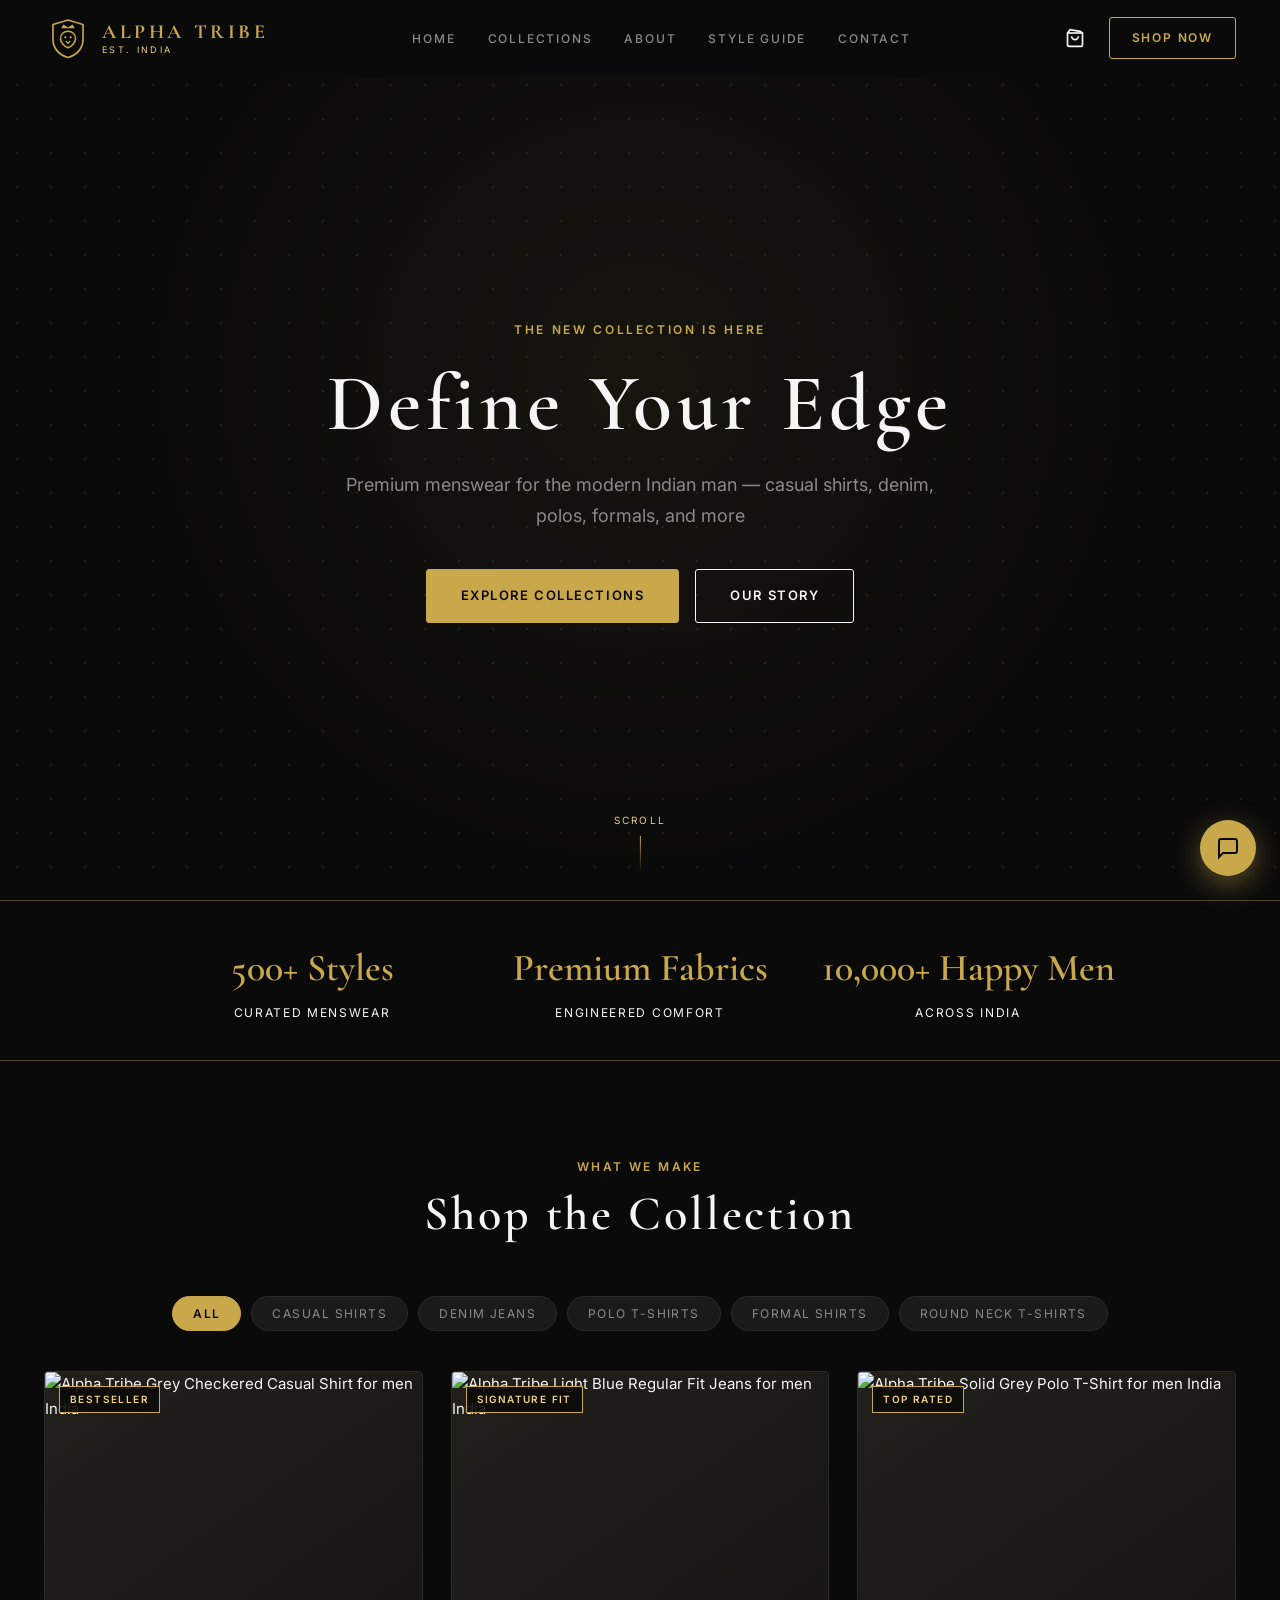
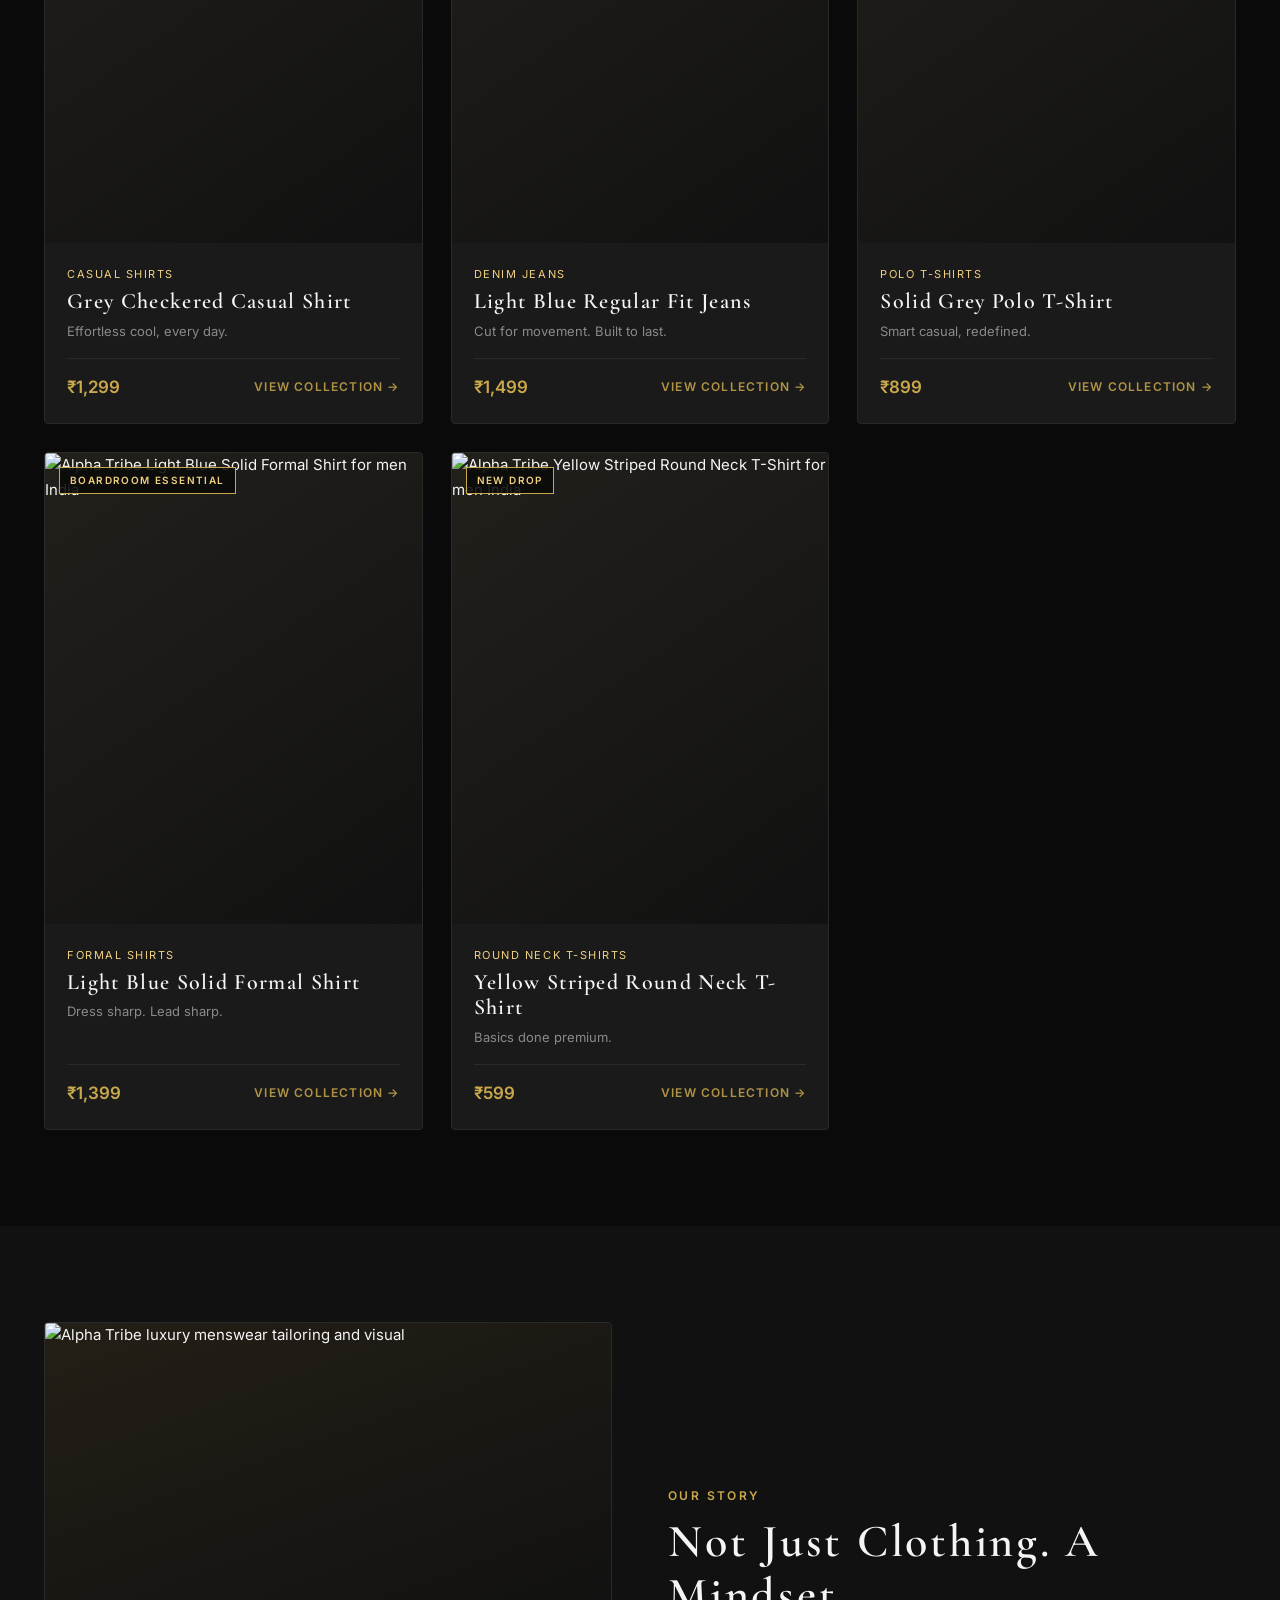
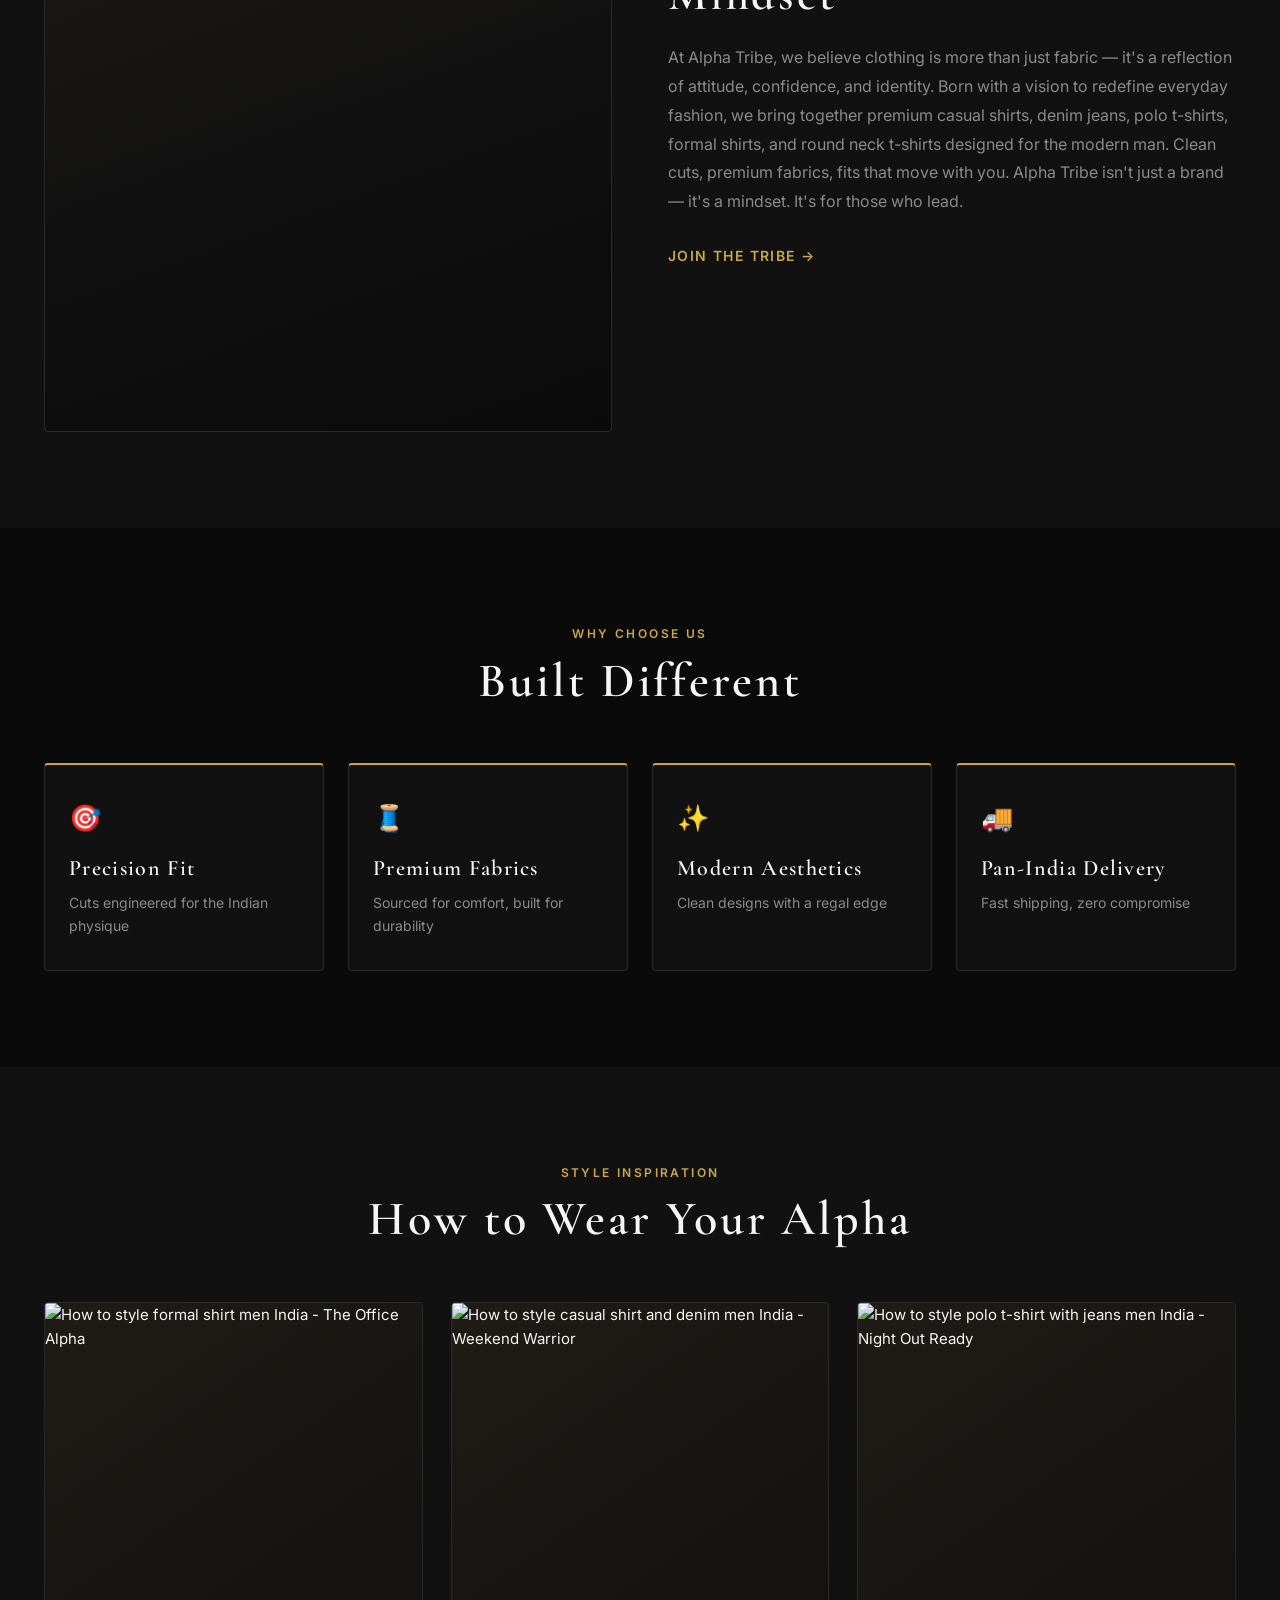
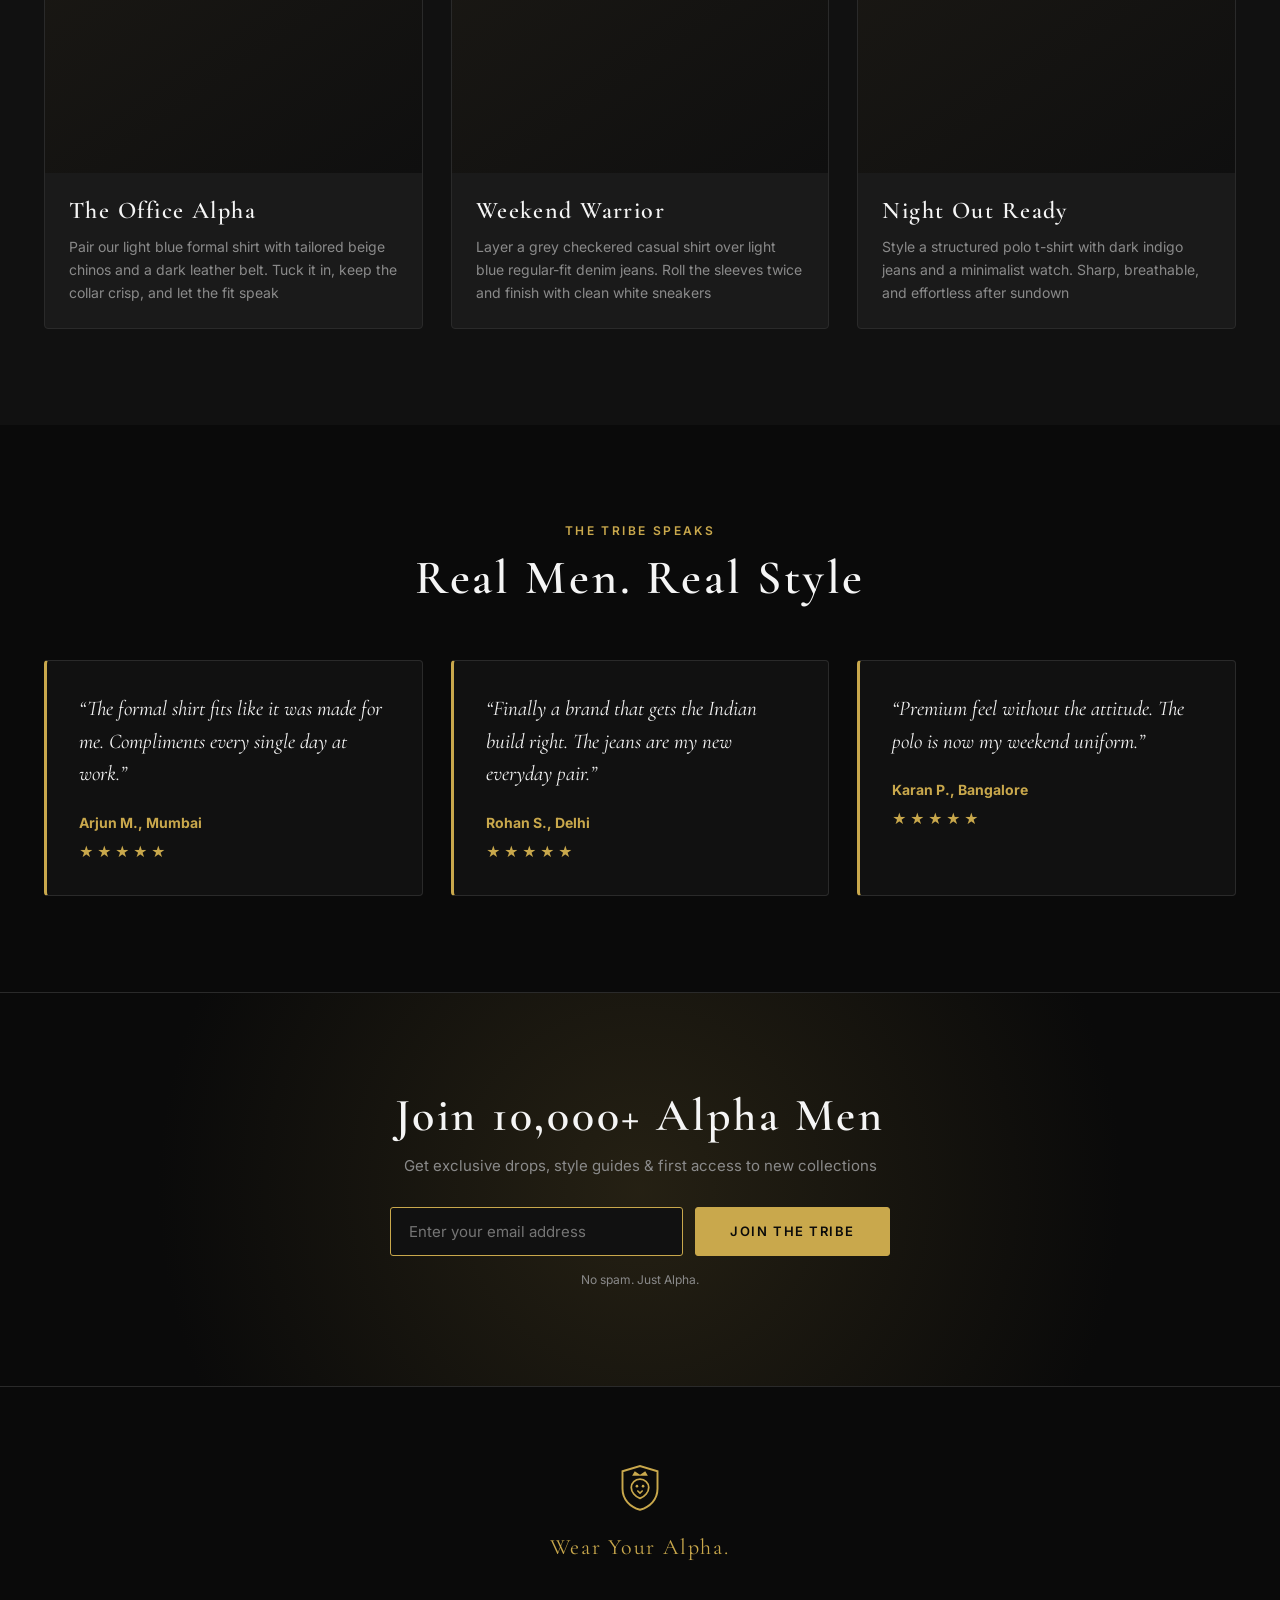
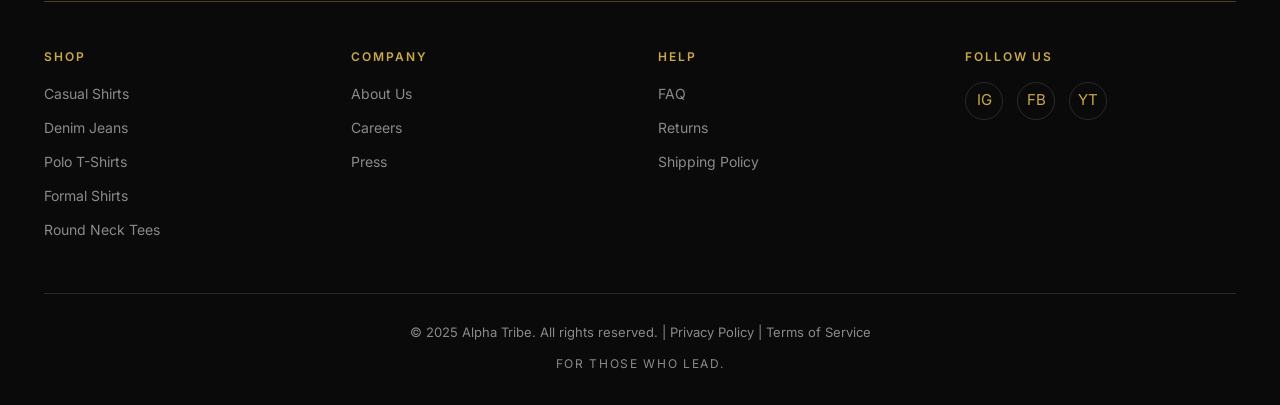
==== commit 3ade9576: "Update index.html" ====
--- a/index.html
+++ b/index.html
@@ -4,196 +4,2033 @@
   <meta charset="utf-8">
   <meta name="viewport" content="width=device-width, initial-scale=1, viewport-fit=cover">
   <title>Alpha Tribe | Premium Menswear for the Modern Indian Man</title>
-  <meta name="description" content="Precision-cut casual shirts, denim jeans, polos, and formal shirts engineered for the Indian physique. Wear your Alpha.">
-  <meta name="keywords" content="men's casual shirts India, premium denim jeans men, polo t-shirts men India, formal shirts men India, Alpha Tribe menswear">
+  <meta name="description" content="Shop Alpha Tribe's premium collection of casual shirts, denim jeans, polo t-shirts, and formal shirts. Designed for confident Indian men who lead.">
+  <meta name="keywords" content="men's casual shirts India, premium denim jeans men India, polo t-shirts men India, formal shirts men India, Alpha Tribe menswear">
   <meta name="robots" content="index, follow">
-  <link rel="canonical" href="https://www.alphatribe.in/">
+  <link rel="canonical" href="https://www.alpha-tribe.store/">
+
+  <!-- Open Graph & Social Metadata -->
   <meta property="og:title" content="Alpha Tribe | Premium Menswear for the Modern Indian Man">
-  <meta property="og:description" content="Precision-cut casual shirts, denim jeans, polos, and formal shirts engineered for the Indian physique. Wear your Alpha.">
+  <meta property="og:description" content="Shop Alpha Tribe's premium collection of casual shirts, denim jeans, polo t-shirts, and formal shirts. Designed for confident Indian men who lead.">
   <meta property="og:type" content="website">
   <meta property="og:locale" content="en_IN">
+  <meta property="og:url" content="https://www.alpha-tribe.store/">
+  <meta name="twitter:card" content="summary_large_image">
+
+  <!-- Fonts -->
   <link rel="preconnect" href="https://fonts.googleapis.com">
   <link rel="preconnect" href="https://fonts.gstatic.com" crossorigin>
-  <link href="https://fonts.googleapis.com/css2?family=Cormorant+Garamond:wght@500;600;700&family=Inter:wght@400;500;600;700&display=swap" rel="stylesheet">
-  <link rel="stylesheet" href="css/style.css">
+  <link href="https://fonts.googleapis.com/css2?family=Cormorant+Garamond:ital,wght@0,500;0,600;0,700;1,500&family=Inter:wght@400;500;600;700&display=swap" rel="stylesheet">
+
+  <!-- JSON-LD Organization Schema -->
+  <script type="application/ld+json">
+  {
+    "@context": "https://schema.org",
+    "@type": "Organization",
+    "name": "Alpha Tribe",
+    "url": "https://www.alpha-tribe.store/",
+    "description": "At Alpha Tribe, we believe clothing is more than just fabric — it's a reflection of attitude, confidence, and identity. Born with a vision to redefine everyday fashion, we bring together premium casual shirts, denim jeans, polo t-shirts, formal shirts, and round neck t-shirts designed for the modern man."
+  }
+  </script>
+
+  <style>
+    /* ==========================================================================
+       ALPHA TRIBE — LUXURY MENSWEAR DESIGN SYSTEM (SELF-CONTAINED)
+       ========================================================================== */
+    :root {
+      --bg: #0A0A0A;
+      --section-alt: #111111;
+      --card: #1A1A1A;
+      --card-hover: #212121;
+      --gold: #C9A84C;
+      --gold-hover: #E8C46A;
+      --gold-light: #F0D080;
+      --gold-dim: rgba(201, 168, 76, 0.14);
+      --gold-glow: rgba(201, 168, 76, 0.35);
+      --text: #F5F5F5;
+      --muted: #8A8A8A;
+      --border: #2A2A2A;
+      --success: #4ECB71;
+      --danger: #E05D5D;
+      --serif: 'Cormorant Garamond', Georgia, serif;
+      --sans: 'Inter', -apple-system, BlinkMacSystemFont, sans-serif;
+      --transition: all 0.3s cubic-bezier(0.16, 1, 0.3, 1);
+    }
+
+    *, *::before, *::after { box-sizing: border-box; margin: 0; padding: 0; }
+
+    html {
+      scroll-behavior: smooth;
+      scroll-padding-top: 84px;
+      background: var(--bg);
+      color-scheme: dark;
+    }
+
+    body {
+      background: var(--bg);
+      color: var(--text);
+      font: 400 15px/1.65 var(--sans);
+      -webkit-font-smoothing: antialiased;
+      overflow-x: clip;
+    }
+
+    h1, h2, h3, h4 {
+      font-family: var(--serif);
+      font-weight: 600;
+      color: var(--text);
+      letter-spacing: 0.06em;
+      line-height: 1.15;
+    }
+
+    a { color: inherit; text-decoration: none; transition: color 0.25s ease; }
+    img { max-width: 100%; display: block; }
+    button, input, select, textarea { font-family: inherit; font-size: inherit; }
+
+    .wrap {
+      width: 100%;
+      max-width: 1240px;
+      margin: 0 auto;
+      padding: 0 24px;
+    }
+
+    /* Sticky Navbar */
+    header {
+      position: fixed;
+      top: 0;
+      left: 0;
+      right: 0;
+      z-index: 100;
+      background: #0A0A0A;
+      border-bottom: 1px solid transparent;
+      transition: var(--transition);
+    }
+
+    header.scrolled {
+      background: rgba(10, 10, 10, 0.95);
+      backdrop-filter: blur(10px);
+      -webkit-backdrop-filter: blur(10px);
+      border-bottom-color: var(--border);
+    }
+
+    .nav-bar {
+      display: flex;
+      align-items: center;
+      justify-content: space-between;
+      height: 76px;
+      gap: 20px;
+    }
+
+    .brand-logo {
+      display: inline-flex;
+      align-items: center;
+      gap: 10px;
+      background: #0A0A0A;
+      flex-shrink: 0;
+    }
+
+    .brand-logo-text {
+      display: flex;
+      flex-direction: column;
+      line-height: 1;
+    }
+
+    .brand-logo-text strong {
+      font-family: var(--serif);
+      font-size: 20px;
+      letter-spacing: 0.18em;
+      color: var(--gold);
+      font-weight: 700;
+    }
+
+    .brand-logo-text span {
+      font-size: 9px;
+      letter-spacing: 0.26em;
+      color: var(--gold-light);
+      text-transform: uppercase;
+      margin-top: 3px;
+    }
+
+    .nav-links {
+      display: flex;
+      align-items: center;
+      gap: 32px;
+      list-style: none;
+    }
+
+    .nav-links a {
+      font-size: 12px;
+      font-weight: 500;
+      text-transform: uppercase;
+      letter-spacing: 0.15em;
+      color: var(--muted);
+      padding: 6px 0;
+      position: relative;
+    }
+
+    .nav-links a:hover, .nav-links a.active { color: var(--gold); }
+
+    .nav-right {
+      display: flex;
+      align-items: center;
+      gap: 14px;
+    }
+
+    .icon-btn {
+      background: transparent;
+      border: 1px solid transparent;
+      color: var(--text);
+      width: 40px;
+      height: 40px;
+      border-radius: 4px;
+      display: inline-flex;
+      align-items: center;
+      justify-content: center;
+      cursor: pointer;
+      position: relative;
+      transition: var(--transition);
+    }
+
+    .icon-btn:hover { color: var(--gold); border-color: var(--border); }
+
+    .cart-badge {
+      position: absolute;
+      top: 2px;
+      right: 2px;
+      min-width: 18px;
+      height: 18px;
+      padding: 0 5px;
+      border-radius: 99px;
+      background: var(--gold);
+      color: #0A0A0A;
+      font-size: 11px;
+      font-weight: 700;
+      display: none;
+      align-items: center;
+      justify-content: center;
+    }
+
+    .btn-nav-cta {
+      padding: 10px 22px;
+      border: 1px solid var(--gold);
+      color: var(--gold);
+      background: transparent;
+      font-size: 12px;
+      font-weight: 600;
+      letter-spacing: 0.15em;
+      text-transform: uppercase;
+      border-radius: 3px;
+      cursor: pointer;
+      transition: var(--transition);
+    }
+
+    .btn-nav-cta:hover {
+      background: var(--gold);
+      color: #0A0A0A;
+    }
+
+    .hamburger { display: none; }
+
+    /* Mobile Full-Screen Overlay Menu */
+    .mobile-menu {
+      position: fixed;
+      inset: 0;
+      background: #0A0A0A;
+      z-index: 200;
+      display: flex;
+      flex-direction: column;
+      align-items: center;
+      justify-content: center;
+      gap: 28px;
+      opacity: 0;
+      pointer-events: none;
+      transition: opacity 0.3s ease;
+    }
+
+    .mobile-menu.open { opacity: 1; pointer-events: auto; }
+
+    .mobile-menu a {
+      font-family: var(--serif);
+      font-size: 32px;
+      color: var(--gold);
+      letter-spacing: 0.12em;
+      text-transform: uppercase;
+    }
+
+    .mobile-menu-close {
+      position: absolute;
+      top: 20px;
+      right: 24px;
+      background: none;
+      border: none;
+      color: var(--gold);
+      font-size: 34px;
+      cursor: pointer;
+    }
+
+    /* Buttons */
+    .btn-gold {
+      display: inline-flex;
+      align-items: center;
+      justify-content: center;
+      gap: 8px;
+      padding: 15px 34px;
+      background: var(--gold);
+      color: #0A0A0A;
+      border: 1px solid var(--gold);
+      font-size: 13px;
+      font-weight: 600;
+      letter-spacing: 0.12em;
+      text-transform: uppercase;
+      border-radius: 3px;
+      cursor: pointer;
+      transition: var(--transition);
+    }
+
+    .btn-gold:hover {
+      background: var(--gold-hover);
+      border-color: var(--gold-hover);
+      transform: scale(1.03);
+      box-shadow: 0 0 24px rgba(201, 168, 76, 0.45);
+    }
+
+    .btn-outline-white {
+      display: inline-flex;
+      align-items: center;
+      justify-content: center;
+      gap: 8px;
+      padding: 15px 34px;
+      background: transparent;
+      color: var(--text);
+      border: 1px solid var(--text);
+      font-size: 13px;
+      font-weight: 600;
+      letter-spacing: 0.12em;
+      text-transform: uppercase;
+      border-radius: 3px;
+      cursor: pointer;
+      transition: var(--transition);
+    }
+
+    .btn-outline-white:hover {
+      background: var(--text);
+      color: #0A0A0A;
+    }
+
+    /* Hero Section */
+    .hero {
+      min-height: 100vh;
+      background: #0A0A0A;
+      position: relative;
+      display: flex;
+      align-items: center;
+      justify-content: center;
+      text-align: center;
+      padding: 120px 24px 80px;
+      overflow: hidden;
+    }
+
+    .hero::before {
+      content: '';
+      position: absolute;
+      inset: 0;
+      background:
+        radial-gradient(circle at 50% 42%, rgba(201, 168, 76, 0.11) 0%, transparent 62%),
+        radial-gradient(rgba(201, 168, 76, 0.18) 1px, transparent 1px);
+      background-size: 100% 100%, 34px 34px;
+      opacity: 0.65;
+      pointer-events: none;
+    }
+
+    .hero-inner {
+      position: relative;
+      z-index: 2;
+      max-width: 820px;
+      margin: 0 auto;
+    }
+
+    .pre-heading {
+      display: inline-block;
+      font-size: 12px;
+      font-weight: 600;
+      letter-spacing: 0.22em;
+      text-transform: uppercase;
+      color: var(--gold);
+      margin-bottom: 18px;
+    }
+
+    .hero h1 {
+      font-size: clamp(42px, 7.5vw, 80px);
+      color: var(--text);
+      margin-bottom: 20px;
+      opacity: 0;
+      transform: translateY(30px);
+      animation: heroFadeUp 0.8s ease forwards;
+    }
+
+    .hero-sub {
+      font-size: clamp(16px, 2vw, 18px);
+      color: var(--muted);
+      max-width: 620px;
+      margin: 0 auto 38px;
+      line-height: 1.7;
+      opacity: 0;
+      transform: translateY(24px);
+      animation: heroFadeUp 0.8s ease 0.2s forwards;
+    }
+
+    .hero-actions {
+      display: flex;
+      align-items: center;
+      justify-content: center;
+      gap: 16px;
+      flex-wrap: wrap;
+      opacity: 0;
+      transform: translateY(24px);
+      animation: heroFadeUp 0.8s ease 0.4s forwards;
+    }
+
+    @keyframes heroFadeUp {
+      to { opacity: 1; transform: translateY(0); }
+    }
+
+    .scroll-cue {
+      position: absolute;
+      bottom: 28px;
+      left: 50%;
+      transform: translateX(-50%);
+      display: flex;
+      flex-direction: column;
+      align-items: center;
+      gap: 8px;
+      color: var(--gold-light);
+      font-size: 10px;
+      letter-spacing: 0.22em;
+      text-transform: uppercase;
+    }
+
+    .scroll-line {
+      width: 1px;
+      height: 36px;
+      background: linear-gradient(to bottom, var(--gold), transparent);
+      animation: pulseLine 1.8s infinite ease-in-out;
+    }
+
+    @keyframes pulseLine {
+      0%, 100% { opacity: 0.3; transform: scaleY(0.7); }
+      50% { opacity: 1; transform: scaleY(1); }
+    }
+
+    /* Brand Strip */
+    .brand-strip {
+      background: #0A0A0A;
+      border-top: 1px solid rgba(201, 168, 76, 0.35);
+      border-bottom: 1px solid rgba(201, 168, 76, 0.35);
+      padding: 36px 24px;
+    }
+
+    .strip-grid {
+      max-width: 960px;
+      margin: 0 auto;
+      display: grid;
+      grid-template-columns: repeat(3, 1fr);
+      gap: 24px;
+      text-align: center;
+    }
+
+    .strip-stat strong {
+      display: block;
+      font-family: var(--serif);
+      font-size: clamp(28px, 3.5vw, 38px);
+      color: var(--gold);
+      font-weight: 600;
+    }
+
+    .strip-stat span {
+      font-size: 12px;
+      letter-spacing: 0.14em;
+      text-transform: uppercase;
+      color: var(--text);
+    }
+
+    /* Common Section Styling */
+    section { padding: 96px 0; }
+    .section-alt { background: var(--section-alt); }
+
+    .sec-head {
+      text-align: center;
+      margin-bottom: 54px;
+    }
+
+    .sec-label {
+      display: block;
+      font-size: 12px;
+      font-weight: 600;
+      letter-spacing: 0.2em;
+      text-transform: uppercase;
+      color: var(--gold);
+      margin-bottom: 10px;
+    }
+
+    .sec-head h2 {
+      font-size: clamp(32px, 4.5vw, 48px);
+      color: var(--text);
+    }
+
+    /* Scroll Reveal */
+    .reveal {
+      opacity: 0;
+      transform: translateY(20px);
+      transition: opacity 0.65s ease, transform 0.65s ease;
+    }
+
+    .reveal.visible {
+      opacity: 1;
+      transform: translateY(0);
+    }
+
+    /* Collections & Product Cards */
+    .cat-filter {
+      display: flex;
+      justify-content: center;
+      gap: 10px;
+      flex-wrap: wrap;
+      margin-bottom: 40px;
+    }
+
+    .filter-pill {
+      padding: 9px 20px;
+      border: 1px solid var(--border);
+      background: var(--card);
+      color: var(--muted);
+      font-size: 12px;
+      letter-spacing: 0.12em;
+      text-transform: uppercase;
+      border-radius: 99px;
+      cursor: pointer;
+      transition: var(--transition);
+    }
+
+    .filter-pill:hover, .filter-pill.active {
+      border-color: var(--gold);
+      background: var(--gold);
+      color: #0A0A0A;
+      font-weight: 600;
+    }
+
+    .collections-grid {
+      display: grid;
+      grid-template-columns: repeat(3, minmax(0, 1fr));
+      gap: 28px;
+    }
+
+    .product-card {
+      background: var(--card);
+      border: 1px solid var(--border);
+      border-radius: 4px;
+      overflow: hidden;
+      display: flex;
+      flex-direction: column;
+      cursor: pointer;
+      transition: var(--transition);
+    }
+
+    .product-card:hover {
+      transform: translateY(-6px);
+      border-color: var(--gold);
+      box-shadow: 0 8px 30px rgba(201, 168, 76, 0.25);
+    }
+
+    .product-media {
+      aspect-ratio: 4 / 5;
+      background: linear-gradient(145deg, #22201b 0%, #111111 100%);
+      position: relative;
+      overflow: hidden;
+    }
+
+    .product-media img {
+      width: 100%;
+      height: 100%;
+      object-fit: cover;
+      transition: transform 0.6s ease;
+    }
+
+    .product-card:hover .product-media img { transform: scale(1.05); }
+
+    .product-tag {
+      position: absolute;
+      top: 14px;
+      left: 14px;
+      background: rgba(10, 10, 10, 0.88);
+      border: 1px solid var(--gold);
+      color: var(--gold-light);
+      font-size: 10px;
+      font-weight: 600;
+      letter-spacing: 0.14em;
+      text-transform: uppercase;
+      padding: 4px 10px;
+    }
+
+    .product-body {
+      padding: 22px;
+      display: flex;
+      flex-direction: column;
+      flex-grow: 1;
+    }
+
+    .product-cat {
+      font-size: 11px;
+      letter-spacing: 0.14em;
+      text-transform: uppercase;
+      color: var(--gold-light);
+      margin-bottom: 6px;
+    }
+
+    .product-title {
+      font-family: var(--serif);
+      font-size: 22px;
+      color: var(--text);
+      margin-bottom: 6px;
+    }
+
+    .product-tagline {
+      font-size: 13px;
+      color: var(--muted);
+      margin-bottom: 16px;
+    }
+
+    .product-footer {
+      margin-top: auto;
+      padding-top: 14px;
+      border-top: 1px solid var(--border);
+      display: flex;
+      align-items: center;
+      justify-content: space-between;
+      gap: 12px;
+    }
+
+    .product-price {
+      font-size: 17px;
+      font-weight: 600;
+      color: var(--gold);
+    }
+
+    .view-link {
+      font-size: 12px;
+      font-weight: 600;
+      letter-spacing: 0.1em;
+      text-transform: uppercase;
+      color: var(--gold);
+      opacity: 0.85;
+      transition: var(--transition);
+    }
+
+    .product-card:hover .view-link { opacity: 1; transform: translateX(3px); }
+
+    /* About Section */
+    .about-grid {
+      display: grid;
+      grid-template-columns: 1fr 1fr;
+      gap: 56px;
+      align-items: center;
+    }
+
+    .about-visual {
+      aspect-ratio: 4 / 5;
+      background: linear-gradient(160deg, #241f16 0%, #111111 55%, #0A0A0A 100%);
+      border: 1px solid var(--border);
+      border-radius: 4px;
+      overflow: hidden;
+      position: relative;
+      display: flex;
+      align-items: center;
+      justify-content: center;
+    }
+
+    .about-visual img {
+      width: 100%;
+      height: 100%;
+      object-fit: cover;
+    }
+
+    .about-copy h2 {
+      font-size: clamp(32px, 4vw, 46px);
+      margin-bottom: 22px;
+    }
+
+    .about-copy p {
+      font-size: 16px;
+      color: var(--muted);
+      line-height: 1.8;
+      margin-bottom: 28px;
+    }
+
+    .text-gold-link {
+      display: inline-flex;
+      align-items: center;
+      gap: 8px;
+      color: var(--gold);
+      font-weight: 600;
+      font-size: 14px;
+      letter-spacing: 0.1em;
+      text-transform: uppercase;
+    }
+
+    .text-gold-link:hover { color: var(--gold-hover); }
+
+    /* Why Alpha Tribe (USP) */
+    .usp-grid {
+      display: grid;
+      grid-template-columns: repeat(4, minmax(0, 1fr));
+      gap: 24px;
+    }
+
+    .usp-card {
+      background: var(--section-alt);
+      border: 1px solid var(--border);
+      border-top: 2px solid var(--gold);
+      padding: 32px 24px;
+      border-radius: 4px;
+      transition: var(--transition);
+    }
+
+    .usp-card:hover { transform: translateY(-4px); border-color: var(--gold); }
+
+    .usp-icon {
+      font-size: 26px;
+      color: var(--gold);
+      margin-bottom: 16px;
+      display: block;
+    }
+
+    .usp-card h3 {
+      font-size: 22px;
+      margin-bottom: 10px;
+      color: var(--text);
+    }
+
+    .usp-card p {
+      font-size: 14px;
+      color: var(--muted);
+      line-height: 1.65;
+    }
+
+    /* Style Guide */
+    .style-grid {
+      display: grid;
+      grid-template-columns: repeat(3, minmax(0, 1fr));
+      gap: 28px;
+    }
+
+    .style-card {
+      background: var(--card);
+      border: 1px solid var(--border);
+      border-radius: 4px;
+      overflow: hidden;
+      transition: var(--transition);
+    }
+
+    .style-card:hover { border-color: var(--gold); transform: translateY(-4px); }
+
+    .style-img {
+      aspect-ratio: 4 / 5;
+      background: linear-gradient(145deg, #1f1c16, #0f0f0f);
+      overflow: hidden;
+    }
+
+    .style-img img { width: 100%; height: 100%; object-fit: cover; }
+
+    .style-body { padding: 24px; }
+
+    .style-body h3 {
+      font-size: 24px;
+      margin-bottom: 10px;
+      color: var(--text);
+    }
+
+    .style-body p {
+      font-size: 14px;
+      color: var(--muted);
+      line-height: 1.65;
+    }
+
+    /* Testimonials */
+    .testi-grid {
+      display: grid;
+      grid-template-columns: repeat(3, minmax(0, 1fr));
+      gap: 28px;
+    }
+
+    .testi-card {
+      background: var(--section-alt);
+      border: 1px solid var(--border);
+      border-left: 3px solid var(--gold);
+      padding: 32px;
+      border-radius: 4px;
+      transition: var(--transition);
+    }
+
+    .testi-card:hover { transform: translateY(-3px); }
+
+    .testi-quote {
+      font-family: var(--serif);
+      font-style: italic;
+      font-size: 21px;
+      line-height: 1.55;
+      color: var(--text);
+      margin-bottom: 20px;
+    }
+
+    .testi-author {
+      font-size: 14px;
+      font-weight: 700;
+      color: var(--gold);
+      margin-bottom: 6px;
+    }
+
+    .testi-stars {
+      color: var(--gold);
+      letter-spacing: 3px;
+      font-size: 14px;
+    }
+
+    /* Newsletter Band */
+    .newsletter-band {
+      background: radial-gradient(circle at 50% 50%, rgba(201, 168, 76, 0.14) 0%, #0A0A0A 72%);
+      border-top: 1px solid var(--border);
+      border-bottom: 1px solid var(--border);
+      text-align: center;
+      position: relative;
+      overflow: hidden;
+    }
+
+    .newsletter-inner {
+      max-width: 580px;
+      margin: 0 auto;
+      padding: 0 24px;
+      position: relative;
+      z-index: 2;
+    }
+
+    .newsletter-inner h2 {
+      font-size: clamp(32px, 4.5vw, 46px);
+      margin-bottom: 12px;
+    }
+
+    .newsletter-inner p {
+      color: var(--muted);
+      margin-bottom: 28px;
+    }
+
+    .newsletter-form {
+      display: flex;
+      gap: 12px;
+      max-width: 500px;
+      margin: 0 auto 14px;
+    }
+
+    .newsletter-form input {
+      flex: 1;
+      background: #111111;
+      border: 1px solid var(--gold);
+      color: var(--text);
+      padding: 14px 18px;
+      border-radius: 3px;
+      outline: none;
+    }
+
+    .newsletter-note {
+      font-size: 12px;
+      color: var(--muted);
+    }
+
+    /* Footer */
+    footer {
+      background: #0A0A0A;
+      padding: 72px 0 32px;
+      color: var(--muted);
+    }
+
+    .footer-top {
+      display: flex;
+      flex-direction: column;
+      align-items: center;
+      text-align: center;
+      padding-bottom: 36px;
+      margin-bottom: 48px;
+      border-bottom: 1px solid rgba(201, 168, 76, 0.35);
+    }
+
+    .footer-tagline {
+      font-family: var(--serif);
+      font-size: 22px;
+      color: var(--gold);
+      margin-top: 14px;
+      letter-spacing: 0.08em;
+    }
+
+    .footer-grid {
+      display: grid;
+      grid-template-columns: repeat(4, minmax(0, 1fr));
+      gap: 36px;
+      margin-bottom: 52px;
+    }
+
+    .footer-col h3 {
+      font-family: var(--sans);
+      font-size: 12px;
+      font-weight: 600;
+      letter-spacing: 0.16em;
+      text-transform: uppercase;
+      color: var(--gold);
+      margin-bottom: 18px;
+    }
+
+    .footer-col ul {
+      list-style: none;
+      display: grid;
+      gap: 11px;
+      font-size: 14px;
+    }
+
+    .footer-col a:hover { color: var(--gold); }
+
+    .social-row {
+      display: flex;
+      gap: 14px;
+    }
+
+    .social-link {
+      width: 38px;
+      height: 38px;
+      border: 1px solid var(--border);
+      border-radius: 50%;
+      display: inline-flex;
+      align-items: center;
+      justify-content: center;
+      color: var(--gold);
+      transition: var(--transition);
+    }
+
+    .social-link:hover {
+      background: var(--gold);
+      color: #0A0A0A;
+      border-color: var(--gold);
+    }
+
+    .footer-bottom {
+      padding-top: 28px;
+      border-top: 1px solid var(--border);
+      text-align: center;
+      font-size: 13px;
+    }
+
+    .footer-bottom-links {
+      margin-bottom: 10px;
+    }
+
+    .footer-bottom-links a:hover { color: var(--gold); }
+
+    .footer-motto {
+      font-size: 12px;
+      letter-spacing: 0.14em;
+      text-transform: uppercase;
+      color: var(--muted);
+    }
+
+    /* Modals & Drawers (Product Detail, Cart, COD Checkout) */
+    .backdrop {
+      position: fixed;
+      inset: 0;
+      background: rgba(0, 0, 0, 0.82);
+      backdrop-filter: blur(6px);
+      z-index: 300;
+      opacity: 0;
+      pointer-events: none;
+      transition: opacity 0.3s ease;
+    }
+
+    .backdrop.open { opacity: 1; pointer-events: auto; }
+
+    .modal-box {
+      position: fixed;
+      top: 50%;
+      left: 50%;
+      transform: translate(-50%, -48%) scale(0.96);
+      width: calc(100% - 32px);
+      max-width: 880px;
+      max-height: 90vh;
+      overflow-y: auto;
+      background: #141414;
+      border: 1px solid var(--gold);
+      border-radius: 6px;
+      z-index: 310;
+      padding: 32px;
+      opacity: 0;
+      pointer-events: none;
+      transition: var(--transition);
+    }
+
+    .modal-box.open {
+      opacity: 1;
+      pointer-events: auto;
+      transform: translate(-50%, -50%) scale(1);
+    }
+
+    .modal-close {
+      position: absolute;
+      top: 16px;
+      right: 18px;
+      background: none;
+      border: none;
+      color: var(--muted);
+      font-size: 28px;
+      cursor: pointer;
+      line-height: 1;
+    }
+
+    .modal-close:hover { color: var(--gold); }
+
+    .pdp-grid {
+      display: grid;
+      grid-template-columns: 1fr 1fr;
+      gap: 32px;
+      align-items: start;
+    }
+
+    .pdp-img {
+      aspect-ratio: 4 / 5;
+      border-radius: 4px;
+      overflow: hidden;
+      border: 1px solid var(--border);
+      background: #0A0A0A;
+    }
+
+    .pdp-img img { width: 100%; height: 100%; object-fit: cover; }
+
+    .size-row {
+      display: flex;
+      gap: 10px;
+      flex-wrap: wrap;
+      margin: 14px 0 22px;
+    }
+
+    .size-btn {
+      min-width: 46px;
+      height: 44px;
+      padding: 0 12px;
+      background: #0A0A0A;
+      border: 1px solid var(--border);
+      color: var(--text);
+      font-weight: 600;
+      cursor: pointer;
+      border-radius: 3px;
+      transition: var(--transition);
+    }
+
+    .size-btn.active, .size-btn:hover {
+      border-color: var(--gold);
+      background: var(--gold);
+      color: #0A0A0A;
+    }
+
+    .pdp-actions {
+      display: grid;
+      grid-template-columns: 1fr 1fr;
+      gap: 12px;
+      margin-top: 20px;
+    }
+
+    /* Cart Drawer */
+    .cart-drawer {
+      position: fixed;
+      top: 0;
+      right: 0;
+      bottom: 0;
+      width: 100%;
+      max-width: 430px;
+      background: #121212;
+      border-left: 1px solid var(--border);
+      z-index: 320;
+      transform: translateX(100%);
+      transition: transform 0.35s cubic-bezier(0.16, 1, 0.3, 1);
+      display: flex;
+      flex-direction: column;
+    }
+
+    .cart-drawer.open { transform: translateX(0); }
+
+    .cart-head {
+      padding: 20px 24px;
+      border-bottom: 1px solid var(--border);
+      display: flex;
+      align-items: center;
+      justify-content: space-between;
+    }
+
+    .cart-items {
+      flex: 1;
+      overflow-y: auto;
+      padding: 20px 24px;
+      display: flex;
+      flex-direction: column;
+      gap: 16px;
+    }
+
+    .cart-item {
+      display: flex;
+      gap: 14px;
+      padding-bottom: 16px;
+      border-bottom: 1px solid var(--border);
+    }
+
+    .cart-item img {
+      width: 68px;
+      height: 86px;
+      object-fit: cover;
+      border-radius: 3px;
+      flex-shrink: 0;
+    }
+
+    .qty-box {
+      display: inline-flex;
+      align-items: center;
+      border: 1px solid var(--border);
+      border-radius: 3px;
+      margin-top: 8px;
+    }
+
+    .qty-box button {
+      width: 28px;
+      height: 28px;
+      background: none;
+      border: none;
+      color: var(--text);
+      cursor: pointer;
+    }
+
+    .qty-box span {
+      width: 28px;
+      text-align: center;
+      font-size: 13px;
+    }
+
+    .cart-foot {
+      padding: 20px 24px;
+      border-top: 1px solid var(--border);
+      background: #0A0A0A;
+    }
+
+    /* COD Checkout Form */
+    .form-field { margin-bottom: 16px; }
+    .form-field label {
+      display: block;
+      font-size: 12px;
+      text-transform: uppercase;
+      letter-spacing: 0.1em;
+      color: var(--gold-light);
+      margin-bottom: 6px;
+    }
+    .form-field input, .form-field textarea {
+      width: 100%;
+      background: #0A0A0A;
+      border: 1px solid var(--border);
+      color: var(--text);
+      padding: 12px 14px;
+      border-radius: 3px;
+      outline: none;
+    }
+    .form-field input:focus, .form-field textarea:focus { border-color: var(--gold); }
+
+    .cod-bar {
+      background: #0A0A0A;
+      border: 1px solid var(--border);
+      padding: 14px;
+      border-radius: 4px;
+      margin-bottom: 18px;
+      max-height: 180px;
+      overflow-y: auto;
+    }
+
+    .cod-bar-item {
+      display: flex;
+      align-items: center;
+      justify-content: space-between;
+      gap: 10px;
+      padding: 6px 0;
+      border-bottom: 1px solid var(--border);
+      font-size: 13px;
+    }
+
+    .cod-bar-item:last-child { border-bottom: none; }
+
+    /* AI Chatbot */
+    .chat-fab {
+      position: fixed;
+      bottom: 24px;
+      right: 24px;
+      z-index: 250;
+      width: 56px;
+      height: 56px;
+      border-radius: 50%;
+      background: var(--gold);
+      color: #0A0A0A;
+      border: none;
+      box-shadow: 0 8px 28px rgba(201, 168, 76, 0.45);
+      cursor: pointer;
+      display: flex;
+      align-items: center;
+      justify-content: center;
+      transition: var(--transition);
+    }
+
+    .chat-fab:hover { transform: scale(1.06); background: var(--gold-hover); }
+
+    .chat-window {
+      position: fixed;
+      bottom: 92px;
+      right: 24px;
+      width: calc(100% - 48px);
+      max-width: 360px;
+      background: #141414;
+      border: 1px solid var(--gold);
+      border-radius: 8px;
+      z-index: 250;
+      display: none;
+      flex-direction: column;
+      overflow: hidden;
+      box-shadow: 0 16px 48px rgba(0, 0, 0, 0.8);
+    }
+
+    .chat-window.open { display: flex; }
+
+    .chat-header {
+      background: #0A0A0A;
+      padding: 14px 18px;
+      border-bottom: 1px solid var(--border);
+      display: flex;
+      align-items: center;
+      justify-content: space-between;
+    }
+
+    .chat-messages {
+      height: 270px;
+      overflow-y: auto;
+      padding: 16px;
+      display: flex;
+      flex-direction: column;
+      gap: 10px;
+      font-size: 13.5px;
+    }
+
+    .msg-bot, .msg-user {
+      padding: 10px 14px;
+      border-radius: 6px;
+      max-width: 85%;
+      line-height: 1.5;
+    }
+
+    .msg-bot {
+      background: #1F1F1F;
+      border-left: 2px solid var(--gold);
+      color: var(--text);
+      align-self: flex-start;
+    }
+
+    .msg-user {
+      background: var(--gold);
+      color: #0A0A0A;
+      font-weight: 500;
+      align-self: flex-end;
+    }
+
+    .chat-input-row {
+      display: flex;
+      border-top: 1px solid var(--border);
+      background: #0A0A0A;
+    }
+
+    .chat-input-row input {
+      flex: 1;
+      background: transparent;
+      border: none;
+      color: var(--text);
+      padding: 12px 14px;
+      outline: none;
+      font-size: 13px;
+    }
+
+    .chat-input-row button {
+      background: var(--gold);
+      color: #0A0A0A;
+      border: none;
+      padding: 0 16px;
+      font-weight: 600;
+      cursor: pointer;
+    }
+
+    /* Toast */
+    .toast {
+      position: fixed;
+      bottom: 24px;
+      left: 24px;
+      background: #1A1A1A;
+      border: 1px solid var(--gold);
+      color: var(--text);
+      padding: 12px 20px;
+      border-radius: 4px;
+      font-size: 13px;
+      z-index: 400;
+      opacity: 0;
+      transform: translateY(12px);
+      pointer-events: none;
+      transition: var(--transition);
+    }
+
+    .toast.show { opacity: 1; transform: translateY(0); }
+
+    /* Responsive Breakpoints */
+    @media (max-width: 1024px) {
+      .collections-grid { grid-template-columns: repeat(2, minmax(0, 1fr)); }
+      .usp-grid { grid-template-columns: repeat(2, minmax(0, 1fr)); }
+      .footer-grid { grid-template-columns: repeat(2, minmax(0, 1fr)); }
+    }
+
+    @media (max-width: 768px) {
+      .nav-links, .btn-nav-cta { display: none; }
+      .hamburger { display: inline-flex; }
+      .about-grid, .pdp-grid { grid-template-columns: 1fr; gap: 32px; }
+      .style-grid, .testi-grid { grid-template-columns: 1fr; }
+    }
+
+    @media (max-width: 640px) {
+      .collections-grid { grid-template-columns: 1fr; }
+      .strip-grid { grid-template-columns: 1fr; gap: 18px; }
+      .newsletter-form { flex-direction: column; }
+      .footer-grid { grid-template-columns: 1fr; }
+      section { padding: 68px 0; }
+    }
+  </style>
 </head>
 <body>
 
-  <!-- Top Announcement Bar -->
-  <div class="top-bar">
-    <div class="wrap">
-      <div>✦ Complimentary Pan-India Delivery on orders above ₹1,999 | Use Code <strong>FIRSTALPHA</strong> for 15% Off</div>
-      <div class="top-bar-links">
-        <a href="shipping.html">Track Order</a>
-        <a href="contact.html">Store Locator</a>
-        <span>INR (₹)</span>
+  <!-- Sticky Navbar -->
+  <header id="navbar">
+    <div class="wrap nav-bar">
+      <a href="#home" class="brand-logo" aria-label="Alpha Tribe Home">
+        <!-- Gold Crowned Lion Crest Emblem (48px height, seamless #0A0A0A) -->
+        <svg width="48" height="48" viewBox="0 0 64 64" fill="none" aria-hidden="true">
+          <path d="M12 14L32 8L52 14V34C52 46.5 43.2 54.8 32 58C20.8 54.8 12 46.5 12 34V14Z" stroke="#C9A84C" stroke-width="2.2" fill="#0A0A0A"/>
+          <path d="M23 19L26 14L32 18L38 14L41 19H23Z" fill="#C9A84C"/>
+          <path d="M32 23C26.5 23 22 27.2 22 32.5C22 37.8 26.5 43 32 45C37.5 43 42 37.8 42 32.5C42 27.2 37.5 23 32 23Z" stroke="#C9A84C" stroke-width="2"/>
+          <circle cx="28.5" cy="31" r="1.5" fill="#C9A84C"/>
+          <circle cx="35.5" cy="31" r="1.5" fill="#C9A84C"/>
+          <path d="M29.5 36.5L32 39L34.5 36.5" stroke="#C9A84C" stroke-width="1.8" stroke-linecap="round"/>
+        </svg>
+        <span class="brand-logo-text">
+          <strong>ALPHA TRIBE</strong>
+          <span>Est. India</span>
+        </span>
+      </a>
+
+      <nav aria-label="Primary Navigation">
+        <ul class="nav-links">
+          <li><a href="#home">Home</a></li>
+          <li><a href="#collections">Collections</a></li>
+          <li><a href="#about">About</a></li>
+          <li><a href="#style-guide">Style Guide</a></li>
+          <li><a href="#contact">Contact</a></li>
+        </ul>
+      </nav>
+
+      <div class="nav-right">
+        <button type="button" class="icon-btn" onclick="openCart()" aria-label="Open Shopping Bag">
+          <svg width="20" height="20" viewBox="0 0 24 24" fill="none" stroke="currentColor" stroke-width="2" aria-hidden="true">
+            <path d="M6 2L3 6v14a2 2 0 0 0 2 2h14a2 2 0 0 0 2-2V6l-3-2z"></path>
+            <line x1="3" y1="6" x2="21" y2="6"></line>
+            <path d="M16 10a4 4 0 0 1-8 0"></path>
+          </svg>
+          <span class="cart-badge" id="cart-count">0</span>
+        </button>
+
+        <a href="#collections" class="btn-nav-cta">Shop Now</a>
+
+        <button type="button" class="icon-btn hamburger" onclick="toggleMobileMenu(true)" aria-label="Open Menu">
+          <svg width="22" height="22" viewBox="0 0 24 24" fill="none" stroke="currentColor" stroke-width="2" aria-hidden="true">
+            <line x1="3" y1="6" x2="21" y2="6"></line>
+            <line x1="3" y1="12" x2="21" y2="12"></line>
+            <line x1="3" y1="18" x2="21" y2="18"></line>
+          </svg>
+        </button>
       </div>
     </div>
+  </header>
+
+  <!-- Full-Screen Mobile Menu -->
+  <div class="mobile-menu" id="mobile-menu" role="dialog" aria-label="Mobile Navigation">
+    <button type="button" class="mobile-menu-close" onclick="toggleMobileMenu(false)" aria-label="Close Menu">&times;</button>
+    <a href="#home" onclick="toggleMobileMenu(false)">Home</a>
+    <a href="#collections" onclick="toggleMobileMenu(false)">Collections</a>
+    <a href="#about" onclick="toggleMobileMenu(false)">About</a>
+    <a href="#style-guide" onclick="toggleMobileMenu(false)">Style Guide</a>
+    <a href="#contact" onclick="toggleMobileMenu(false)">Contact</a>
+    <button type="button" class="btn-gold" onclick="toggleMobileMenu(false); openCart();">View Bag</button>
   </div>
-
-  <!-- Global Header -->
-  <header id="site-header">
-    <div class="wrap">
-      <nav aria-label="Primary Navigation">
-        <button type="button" class="action-btn menu-toggle" aria-label="Open Navigation Menu">
-          <svg width="22" height="22" viewBox="0 0 24 24" fill="none" stroke="currentColor" stroke-width="2" aria-hidden="true"><line x1="3" y1="12" x2="21" y2="12"></line><line x1="3" y1="6" x2="21" y2="6"></line><line x1="3" y1="18" x2="21" y2="18"></line></svg>
-        </button>
-
-        <a class="logo" href="index.html">
-          <span class="logo-mark" aria-hidden="true"></span>
-          ALPHA TRIBE
-        </a>
-
-        <ul class="nav-links">
-          <li><a href="index.html" class="active">Home</a></li>
-          <li><a href="collections.html">Collections</a></li>
-          <li><a href="looks.html">Style Guide</a></li>
-          <li><a href="about.html">Our Story</a></li>
-          <li><a href="contact.html">Contact</a></li>
-        </ul>
-
-        <div class="nav-actions">
-          <button type="button" class="action-btn search-trigger-btn" aria-label="Search Garments">
-            <svg width="20" height="20" viewBox="0 0 24 24" fill="none" stroke="currentColor" stroke-width="2" aria-hidden="true"><circle cx="11" cy="11" r="8"></circle><line x1="21" y1="21" x2="16.65" y2="16.65"></line></svg>
-          </button>
-
-          <a class="action-btn" href="collections.html" title="Wishlist" aria-label="Wishlist">
-            <svg width="20" height="20" viewBox="0 0 24 24" fill="none" stroke="currentColor" stroke-width="2" aria-hidden="true"><path d="M20.84 4.61a5.5 5.5 0 0 0-7.78 0L12 5.67l-1.06-1.06a5.5 5.5 0 0 0-7.78 7.78l1.06 1.06L12 21.23l7.78-7.78 1.06-1.06a5.5 5.5 0 0 0 0-7.78z"></path></svg>
-            <span class="action-badge wishlist-badge-count" style="display:none;">0</span>
-          </a>
-
-          <button type="button" class="action-btn" onclick="if (typeof openCartDrawer === 'function') openCartDrawer();" aria-label="View Shopping Bag">
-            <svg width="20" height="20" viewBox="0 0 24 24" fill="none" stroke="currentColor" stroke-width="2" aria-hidden="true"><path d="M6 2L3 6v14a2 2 0 0 0 2 2h14a2 2 0 0 0 2-2V6l-3-2z"></path><line x1="3" y1="6" x2="21" y2="6"></line><path d="M16 10a4 4 0 0 1-8 0"></path></svg>
-            <span class="action-badge cart-badge-count" style="display:none;">0</span>
-          </button>
-
-          <a href="collections.html" class="btn btn-sm">Shop Now</a>
-        </div>
-      </nav>
-    </div>
-  </header>
 
   <main>
     <!-- Hero Section -->
-    <section class="hero">
-      <div class="wrap">
-        <span class="tag">The Royal Edition · Season 2026</span>
+    <section class="hero" id="home">
+      <div class="hero-inner">
+        <span class="pre-heading">THE NEW COLLECTION IS HERE</span>
         <h1>Define Your Edge</h1>
-        <p>Premium menswear engineered for the modern Indian physique. Precision cuts in casual shirts, Japanese selvedge denim, Supima polos and Italian-weave formals</p>
-
-        <div class="hero-cta">
-          <a class="btn" href="collections.html">Explore Collections</a>
-          <a class="btn ghost" href="looks.html">View Style Guide</a>
+        <p class="hero-sub">Premium menswear for the modern Indian man — casual shirts, denim, polos, formals, and more</p>
+        <div class="hero-actions">
+          <a href="#collections" class="btn-gold">Explore Collections</a>
+          <a href="#about" class="btn-outline-white">Our Story</a>
         </div>
-
-        <div class="stats">
-          <div><b>500+</b><span>Styles Handcrafted</span></div>
-          <div><b>100%</b><span>Giza &amp; Supima Cotton</span></div>
-          <div><b>10,000+</b><span>Gentlemen Served</span></div>
-          <div><b>4.9 ★</b><span>Customer Rating</span></div>
+      </div>
+
+      <div class="scroll-cue" aria-hidden="true">
+        <span>Scroll</span>
+        <div class="scroll-line"></div>
+      </div>
+    </section>
+
+    <!-- Brand Strip -->
+    <section class="brand-strip" aria-label="Brand Highlights">
+      <div class="strip-grid">
+        <div class="strip-stat">
+          <strong>500+ Styles</strong>
+          <span>Curated Menswear</span>
+        </div>
+        <div class="strip-stat">
+          <strong>Premium Fabrics</strong>
+          <span>Engineered Comfort</span>
+        </div>
+        <div class="strip-stat">
+          <strong>10,000+ Happy Men</strong>
+          <span>Across India</span>
         </div>
       </div>
     </section>
 
-    <!-- Categories Showcase -->
-    <section style="background: var(--surface);">
+    <!-- Collections Section -->
+    <section id="collections">
       <div class="wrap">
-        <div class="section-head center">
-          <span class="tag">Curated Categories</span>
-          <h2>Dressing The Man of Action</h2>
-          <p>Every piece in our catalog is cut with intention, balancing timeless tailoring with breathable ease</p>
+        <div class="sec-head reveal">
+          <span class="sec-label">WHAT WE MAKE</span>
+          <h2>Shop the Collection</h2>
         </div>
 
-        <div class="grid">
-          <a class="card" href="collections.html?cat=casual-shirts">
-            <div class="card-img-wrap">
-              <img src="https://images.unsplash.com/photo-1596755094514-f87e34085b2c?auto=format&amp;fit=crop&amp;w=800&amp;q=80" alt="Alpha Tribe Casual Shirts for Men India" loading="lazy">
-            </div>
-            <div class="card-info" style="text-align:center;">
-              <h3 class="card-title">Casual Shirts</h3>
-              <p style="color:var(--muted); font-size:13px; margin:0;">Effortless cool, daily motion</p>
-            </div>
-          </a>
-
-          <a class="card" href="collections.html?cat=denim-jeans">
-            <div class="card-img-wrap">
-              <img src="https://images.unsplash.com/photo-1542272604-780c96856592?auto=format&amp;fit=crop&amp;w=800&amp;q=80" alt="Alpha Tribe Denim Jeans for Men India" loading="lazy">
-            </div>
-            <div class="card-info" style="text-align:center;">
-              <h3 class="card-title">Denim Jeans</h3>
-              <p style="color:var(--muted); font-size:13px; margin:0;">12.5–14oz Ring-spun &amp; Selvedge</p>
-            </div>
-          </a>
-
-          <a class="card" href="collections.html?cat=polo-t-shirts">
-            <div class="card-img-wrap">
-              <img src="https://images.unsplash.com/photo-1586363104862-3a5e2ab60d99?auto=format&amp;fit=crop&amp;w=800&amp;q=80" alt="Alpha Tribe Polo T-Shirts for Men India" loading="lazy">
-            </div>
-            <div class="card-info" style="text-align:center;">
-              <h3 class="card-title">Polo T-Shirts</h3>
-              <p style="color:var(--muted); font-size:13px; margin:0;">Anti-curl Mercerized Supima</p>
-            </div>
-          </a>
-
-          <a class="card" href="collections.html?cat=formal-shirts">
-            <div class="card-img-wrap">
-              <img src="https://images.unsplash.com/photo-1598033129183-c4f50c736f10?auto=format&amp;fit=crop&amp;w=800&amp;q=80" alt="Alpha Tribe Formal Shirts for Men India" loading="lazy">
-            </div>
-            <div class="card-info" style="text-align:center;">
-              <h3 class="card-title">Formal Shirts</h3>
-              <p style="color:var(--muted); font-size:13px; margin:0;">Two-ply Egyptian Giza cotton</p>
-            </div>
-          </a>
-
-          <a class="card" href="collections.html?cat=round-neck-t-shirts">
-            <div class="card-img-wrap">
-              <img src="https://images.unsplash.com/photo-1521572267360-ee0c2909d518?auto=format&amp;fit=crop&amp;w=800&amp;q=80" alt="Alpha Tribe Round Neck T-Shirts for Men India" loading="lazy">
-            </div>
-            <div class="card-info" style="text-align:center;">
-              <h3 class="card-title">Round Neck Tees</h3>
-              <p style="color:var(--muted); font-size:13px; margin:0;">240 GSM heavyweights</p>
-            </div>
-          </a>
+        <div class="cat-filter reveal" role="tablist" aria-label="Filter Collections">
+          <button type="button" class="filter-pill active" onclick="filterProducts('all', this)">All</button>
+          <button type="button" class="filter-pill" onclick="filterProducts('Casual Shirts', this)">Casual Shirts</button>
+          <button type="button" class="filter-pill" onclick="filterProducts('Denim Jeans', this)">Denim Jeans</button>
+          <button type="button" class="filter-pill" onclick="filterProducts('Polo T-Shirts', this)">Polo T-Shirts</button>
+          <button type="button" class="filter-pill" onclick="filterProducts('Formal Shirts', this)">Formal Shirts</button>
+          <button type="button" class="filter-pill" onclick="filterProducts('Round Neck T-Shirts', this)">Round Neck T-Shirts</button>
+        </div>
+
+        <div class="collections-grid" id="collections-grid"></div>
+      </div>
+    </section>
+
+    <!-- About Section -->
+    <section id="about" class="section-alt">
+      <div class="wrap">
+        <div class="about-grid">
+          <div class="about-visual reveal">
+            <img src="https://images.unsplash.com/photo-1617137968427-85924c800a22?auto=format&fit=crop&w=900&q=80" alt="Alpha Tribe luxury menswear tailoring and visual" loading="lazy">
+          </div>
+
+          <div class="about-copy reveal">
+            <span class="sec-label">OUR STORY</span>
+            <h2>Not Just Clothing. A Mindset</h2>
+            <p>
+              At Alpha Tribe, we believe clothing is more than just fabric — it's a reflection of attitude, confidence, and identity. Born with a vision to redefine everyday fashion, we bring together premium casual shirts, denim jeans, polo t-shirts, formal shirts, and round neck t-shirts designed for the modern man. Clean cuts, premium fabrics, fits that move with you. Alpha Tribe isn't just a brand — it's a mindset. It's for those who lead.
+            </p>
+            <a href="#newsletter" class="text-gold-link">Join the Tribe →</a>
+          </div>
         </div>
       </div>
     </section>
 
-    <!-- Bestseller Showcase -->
-    <section id="featured-products">
+    <!-- Why Alpha Tribe (USP Section) -->
+    <section id="why-us">
       <div class="wrap">
-        <div style="display:flex; justify-content:space-between; align-items:flex-end; margin-bottom:44px; flex-wrap:wrap; gap:16px;">
-          <div>
-            <span class="tag">Tribe Favorites</span>
-            <h2>Most Coveted Garments</h2>
-          </div>
-          <a href="collections.html" class="btn ghost btn-sm">View All 16+ Styles →</a>
+        <div class="sec-head reveal">
+          <span class="sec-label">WHY CHOOSE US</span>
+          <h2>Built Different</h2>
         </div>
 
-        <div class="grid" id="featured-grid">
-          <!-- Populated by js/products.js & inline script -->
+        <div class="usp-grid">
+          <article class="usp-card reveal">
+            <span class="usp-icon" aria-hidden="true">🎯</span>
+            <h3>Precision Fit</h3>
+            <p>Cuts engineered for the Indian physique</p>
+          </article>
+          <article class="usp-card reveal">
+            <span class="usp-icon" aria-hidden="true">🧵</span>
+            <h3>Premium Fabrics</h3>
+            <p>Sourced for comfort, built for durability</p>
+          </article>
+          <article class="usp-card reveal">
+            <span class="usp-icon" aria-hidden="true">✨</span>
+            <h3>Modern Aesthetics</h3>
+            <p>Clean designs with a regal edge</p>
+          </article>
+          <article class="usp-card reveal">
+            <span class="usp-icon" aria-hidden="true">🚚</span>
+            <h3>Pan-India Delivery</h3>
+            <p>Fast shipping, zero compromise</p>
+          </article>
         </div>
       </div>
     </section>
 
-    <!-- Craftsmanship / Brand Philosophy -->
-    <section style="background: var(--surface); border-top: 1px solid var(--line); border-bottom: 1px solid var(--line);">
+    <!-- Style Guide / Lookbook -->
+    <section id="style-guide" class="section-alt">
       <div class="wrap">
-        <div style="display:grid; grid-template-columns: repeat(auto-fit, minmax(320px, 1fr)); gap:56px; align-items:center;">
-          <div style="position:relative;">
-            <img src="https://images.unsplash.com/photo-1607345366928-199ea26cfe3e?auto=format&amp;fit=crop&amp;w=900&amp;q=80" alt="Alpha Tribe menswear craftsmanship and tailoring" loading="lazy" style="border-radius:var(--radius-sm); border:1px solid var(--line); width:100%; aspect-ratio:4/3; object-fit:cover;">
-            <div style="position:absolute; bottom:20px; right:20px; background:rgba(10,10,10,0.9); border:1px solid var(--gold); padding:16px 24px; border-radius:var(--radius-sm);">
-              <span style="font-family:var(--serif); font-size:24px; color:var(--gold); display:block; font-weight:700;">100% Made in India</span>
-              <span style="font-size:12px; color:var(--muted); text-transform:uppercase;">Fair-wage master tailors</span>
+        <div class="sec-head reveal">
+          <span class="sec-label">STYLE INSPIRATION</span>
+          <h2>How to Wear Your Alpha</h2>
+        </div>
+
+        <div class="style-grid">
+          <article class="style-card reveal">
+            <div class="style-img">
+              <img src="https://images.unsplash.com/photo-1598033129183-c4f50c736f10?auto=format&fit=crop&w=800&q=80" alt="How to style formal shirt men India - The Office Alpha" loading="lazy">
+            </div>
+            <div class="style-body">
+              <h3>The Office Alpha</h3>
+              <p>Pair our light blue formal shirt with tailored beige chinos and a dark leather belt. Tuck it in, keep the collar crisp, and let the fit speak</p>
+            </div>
+          </article>
+
+          <article class="style-card reveal">
+            <div class="style-img">
+              <img src="https://images.unsplash.com/photo-1596755094514-f87e34085b2c?auto=format&fit=crop&w=800&q=80" alt="How to style casual shirt and denim men India - Weekend Warrior" loading="lazy">
+            </div>
+            <div class="style-body">
+              <h3>Weekend Warrior</h3>
+              <p>Layer a grey checkered casual shirt over light blue regular-fit denim jeans. Roll the sleeves twice and finish with clean white sneakers</p>
+            </div>
+          </article>
+
+          <article class="style-card reveal">
+            <div class="style-img">
+              <img src="https://images.unsplash.com/photo-1625910513413-722394747c34?auto=format&fit=crop&w=800&q=80" alt="How to style polo t-shirt with jeans men India - Night Out Ready" loading="lazy">
+            </div>
+            <div class="style-body">
+              <h3>Night Out Ready</h3>
+              <p>Style a structured polo t-shirt with dark indigo jeans and a minimalist watch. Sharp, breathable, and effortless after sundown</p>
+            </div>
+          </article>
+        </div>
+      </div>
+    </section>
+
+    <!-- Testimonials -->
+    <section id="testimonials">
+      <div class="wrap">
+        <div class="sec-head reveal">
+          <span class="sec-label">THE TRIBE SPEAKS</span>
+          <h2>Real Men. Real Style</h2>
+        </div>
+
+        <div class="testi-grid">
+          <article class="testi-card reveal">
+            <p class="testi-quote">“The formal shirt fits like it was made for me. Compliments every single day at work.”</p>
+            <div class="testi-author">Arjun M., Mumbai</div>
+            <div class="testi-stars" aria-label="5 out of 5 stars">★★★★★</div>
+          </article>
+
+          <article class="testi-card reveal">
+            <p class="testi-quote">“Finally a brand that gets the Indian build right. The jeans are my new everyday pair.”</p>
+            <div class="testi-author">Rohan S., Delhi</div>
+            <div class="testi-stars" aria-label="5 out of 5 stars">★★★★★</div>
+          </article>
+
+          <article class="testi-card reveal">
+            <p class="testi-quote">“Premium feel without the attitude. The polo is now my weekend uniform.”</p>
+            <div class="testi-author">Karan P., Bangalore</div>
+            <div class="testi-stars" aria-label="5 out of 5 stars">★★★★★</div>
+          </article>
+        </div>
+      </div>
+    </section>
+
+    <!-- Newsletter CTA -->
+    <section class="newsletter-band" id="newsletter">
+      <div class="newsletter-inner reveal">
+        <h2>Join 10,000+ Alpha Men</h2>
+        <p>Get exclusive drops, style guides &amp; first access to new collections</p>
+        <form class="newsletter-form" onsubmit="handleNewsletter(event)">
+          <input type="email" id="newsletter-email" placeholder="Enter your email address" required aria-label="Email address">
+          <button type="submit" class="btn-gold">Join the Tribe</button>
+        </form>
+        <div class="newsletter-note">No spam. Just Alpha.</div>
+      </div>
+    </section>
+  </main>
+
+  <!-- Footer -->
+  <footer id="contact">
+    <div class="wrap">
+      <div class="footer-top">
+        <!-- 56px Centered Crowned Lion Emblem -->
+        <svg width="56" height="56" viewBox="0 0 64 64" fill="none" aria-hidden="true">
+          <path d="M12 14L32 8L52 14V34C52 46.5 43.2 54.8 32 58C20.8 54.8 12 46.5 12 34V14Z" stroke="#C9A84C" stroke-width="2.2" fill="#0A0A0A"/>
+          <path d="M23 19L26 14L32 18L38 14L41 19H23Z" fill="#C9A84C"/>
+          <path d="M32 23C26.5 23 22 27.2 22 32.5C22 37.8 26.5 43 32 45C37.5 43 42 37.8 42 32.5C42 27.2 37.5 23 32 23Z" stroke="#C9A84C" stroke-width="2"/>
+          <circle cx="28.5" cy="31" r="1.5" fill="#C9A84C"/>
+          <circle cx="35.5" cy="31" r="1.5" fill="#C9A84C"/>
+          <path d="M29.5 36.5L32 39L34.5 36.5" stroke="#C9A84C" stroke-width="1.8" stroke-linecap="round"/>
+        </svg>
+        <div class="footer-tagline">Wear Your Alpha.</div>
+      </div>
+
+      <div class="footer-grid">
+        <div class="footer-col">
+          <h3>Shop</h3>
+          <ul>
+            <li><a href="#collections" onclick="filterProducts('Casual Shirts')">Casual Shirts</a></li>
+            <li><a href="#collections" onclick="filterProducts('Denim Jeans')">Denim Jeans</a></li>
+            <li><a href="#collections" onclick="filterProducts('Polo T-Shirts')">Polo T-Shirts</a></li>
+            <li><a href="#collections" onclick="filterProducts('Formal Shirts')">Formal Shirts</a></li>
+            <li><a href="#collections" onclick="filterProducts('Round Neck T-Shirts')">Round Neck Tees</a></li>
+          </ul>
+        </div>
+
+        <div class="footer-col">
+          <h3>Company</h3>
+          <ul>
+            <li><a href="#about">About Us</a></li>
+            <li><a href="#why-us">Careers</a></li>
+            <li><a href="#style-guide">Press</a></li>
+          </ul>
+        </div>
+
+        <div class="footer-col">
+          <h3>Help</h3>
+          <ul>
+            <li><a href="#newsletter" onclick="toggleChat(true)">FAQ</a></li>
+            <li><a href="#newsletter" onclick="toggleChat(true)">Returns</a></li>
+            <li><a href="#newsletter" onclick="toggleChat(true)">Shipping Policy</a></li>
+          </ul>
+        </div>
+
+        <div class="footer-col">
+          <h3>Follow Us</h3>
+          <div class="social-row">
+            <a href="https://www.instagram.com" target="_blank" rel="noopener noreferrer" class="social-link" aria-label="Alpha Tribe Instagram">IG</a>
+            <a href="https://www.facebook.com" target="_blank" rel="noopener noreferrer" class="social-link" aria-label="Alpha Tribe Facebook">FB</a>
+            <a href="https://www.youtube.com" target="_blank" rel="noopener noreferrer" class="social-link" aria-label="Alpha Tribe YouTube">YT</a>
+          </div>
+        </div>
+      </div>
+
+      <div class="footer-bottom">
+        <div class="footer-bottom-links">
+          © 2025 Alpha Tribe. All rights reserved. | <a href="#contact">Privacy Policy</a> | <a href="#contact">Terms of Service</a>
+        </div>
+        <div class="footer-motto">For those who lead.</div>
+      </div>
+    </div>
+  </footer>
+
+  <!-- Backdrop -->
+  <div class="backdrop" id="backdrop" onclick="closeAllOverlays()"></div>
+
+  <!-- Product Detail Modal -->
+  <div class="modal-box" id="pdp-modal" role="dialog" aria-modal="true" aria-label="Product Details">
+    <button type="button" class="modal-close" onclick="closeAllOverlays()" aria-label="Close Product Details">&times;</button>
+    <div id="pdp-content"></div>
+  </div>
+
+  <!-- COD Payment Gateway Modal -->
+  <div class="modal-box" id="cod-modal" role="dialog" aria-modal="true" aria-label="Cash on Delivery Checkout">
+    <button type="button" class="modal-close" onclick="closeAllOverlays()" aria-label="Close Checkout">&times;</button>
+    <span class="sec-label">CASH ON DELIVERY GATEWAY</span>
+    <h2 style="font-size:32px; margin-bottom:16px;">Complete Your Order</h2>
+
+    <div class="cod-bar" id="cod-items-bar" aria-label="Order Item Adjusters"></div>
+
+    <form onsubmit="submitCODOrder(event)">
+      <div class="form-field">
+        <label for="cust-name">Customer Name</label>
+        <input type="text" id="cust-name" required minlength="2" placeholder="Enter your full name">
+      </div>
+      <div class="form-field">
+        <label for="cust-phone">Phone Number</label>
+        <input type="tel" id="cust-phone" required pattern="[0-9]{10}" maxlength="10" placeholder="10-digit Indian mobile number">
+      </div>
+      <div class="form-field">
+        <label for="cust-pincode">Pincode</label>
+        <input type="text" id="cust-pincode" required pattern="[0-9]{6}" maxlength="6" placeholder="6-digit delivery pincode">
+      </div>
+      <div class="form-field">
+        <label for="cust-address">Full Delivery Address</label>
+        <textarea id="cust-address" rows="3" required minlength="8" placeholder="House/Flat No., Street, Landmark, City, State"></textarea>
+      </div>
+      <div style="display:flex; justify-content:space-between; align-items:center; margin-bottom:18px; font-weight:600;">
+        <span>Total Payable (Cash on Delivery)</span>
+        <span style="color:var(--gold); font-size:20px;" id="cod-total">₹0</span>
+      </div>
+      <button type="submit" class="btn-gold" style="width:100%;">Place Cash on Delivery Order</button>
+    </form>
+  </div>
+
+  <!-- Slide-Over Shopping Bag -->
+  <aside class="cart-drawer" id="cart-drawer" aria-label="Shopping Bag">
+    <div class="cart-head">
+      <h3 style="font-size:24px;">Your Alpha Bag</h3>
+      <button type="button" class="modal-close" style="position:static;" onclick="closeAllOverlays()" aria-label="Close Bag">&times;</button>
+    </div>
+    <div class="cart-items" id="cart-items"></div>
+    <div class="cart-foot">
+      <div style="display:flex; justify-content:space-between; margin-bottom:14px; font-weight:600;">
+        <span>Subtotal</span>
+        <span style="color:var(--gold); font-size:18px;" id="cart-subtotal">₹0</span>
+      </div>
+      <button type="button" class="btn-gold" style="width:100%;" onclick="openCODCheckout()">Proceed to COD Checkout</button>
+    </div>
+  </aside>
+
+  <!-- AI Style & Customer Guidance Chatbot -->
+  <button type="button" class="chat-fab" onclick="toggleChat()" aria-label="Open Alpha Concierge Chatbot">
+    <svg width="24" height="24" viewBox="0 0 24 24" fill="none" stroke="currentColor" stroke-width="2" aria-hidden="true">
+      <path d="M21 15a2 2 0 0 1-2 2H7l-4 4V5a2 2 0 0 1 2-2h14a2 2 0 0 1 2 2z"></path>
+    </svg>
+  </button>
+
+  <div class="chat-window" id="chat-window" role="dialog" aria-label="Alpha Tribe Concierge">
+    <div class="chat-header">
+      <div>
+        <strong style="color:var(--gold); font-family:var(--serif); font-size:18px;">Alpha Concierge</strong>
+        <div style="font-size:11px; color:var(--muted);">Style &amp; Order Guidance</div>
+      </div>
+      <button type="button" class="modal-close" style="position:static; font-size:22px;" onclick="toggleChat(false)" aria-label="Close Chat">&times;</button>
+    </div>
+    <div class="chat-messages" id="chat-messages">
+      <div class="msg-bot">Welcome to Alpha Tribe. Ask me about our shirts, denim, polos, sizing for the Indian physique, or Cash on Delivery orders.</div>
+    </div>
+    <form class="chat-input-row" onsubmit="sendChatMessage(event)">
+      <input type="text" id="chat-input" placeholder="Ask about products, fit, COD..." aria-label="Ask Alpha Concierge">
+      <button type="submit">Send</button>
+    </form>
+  </div>
+
+  <!-- Toast -->
+  <div class="toast" id="toast" role="status" aria-live="polite"></div>
+
+  <script>
+    const PRODUCTS = [
+      {
+        id: 'casual-shirt',
+        category: 'Casual Shirts',
+        name: 'Grey Checkered Casual Shirt',
+        tagline: 'Effortless cool, every day.',
+        price: 1299,
+        badge: 'Bestseller',
+        image: 'https://images.unsplash.com/photo-1596755094514-f87e34085b2c?auto=format&fit=crop&w=800&q=80',
+        description: 'Tailored from breathable cotton twill in a refined grey check pattern. Cut with broader shoulders and a clean taper for all-day Indian climate comfort.'
+      },
+      {
+        id: 'denim-jeans',
+        category: 'Denim Jeans',
+        name: 'Light Blue Regular Fit Jeans',
+        tagline: 'Cut for movement. Built to last.',
+        price: 1499,
+        badge: 'Signature Fit',
+        image: 'https://images.unsplash.com/photo-1542272604-780c96856592?auto=format&fit=crop&w=800&q=80',
+        description: 'Mid-weight stretch denim engineered for athletic Indian thighs and a sharp straight-tapered leg opening.'
+      },
+      {
+        id: 'polo-tshirt',
+        category: 'Polo T-Shirts',
+        name: 'Solid Grey Polo T-Shirt',
+        tagline: 'Smart casual, redefined.',
+        price: 899,
+        badge: 'Top Rated',
+        image: 'https://images.unsplash.com/photo-1586363104862-3a5e2ab60d99?auto=format&fit=crop&w=800&q=80',
+        description: 'Fine pique knit polo featuring an anti-curl structured collar and athletic sleeve hem that frames the arms.'
+      },
+      {
+        id: 'formal-shirt',
+        category: 'Formal Shirts',
+        name: 'Light Blue Solid Formal Shirt',
+        tagline: 'Dress sharp. Lead sharp.',
+        price: 1399,
+        badge: 'Boardroom Essential',
+        image: 'https://images.unsplash.com/photo-1598033129183-c4f50c736f10?auto=format&fit=crop&w=800&q=80',
+        description: 'Crisp two-ply cotton formal shirt with reinforced collar stays and wrinkle-resistant finish for high-stakes meetings.'
+      },
+      {
+        id: 'round-neck-tee',
+        category: 'Round Neck T-Shirts',
+        name: 'Yellow Striped Round Neck T-Shirt',
+        tagline: 'Basics done premium.',
+        price: 599,
+        badge: 'New Drop',
+        image: 'https://images.unsplash.com/photo-1521572267360-ee0c2909d518?auto=format&fit=crop&w=800&q=80',
+        description: 'Combed heavy-gauge cotton crew neck tee with a ribbed collar that retains its sharp silhouette wash after wash.'
+      }
+    ];
+
+    let cart = JSON.parse(localStorage.getItem('alpha_cart') || '[]');
+    let selectedSize = 'M';
+
+    function formatINR(num) {
+      return '₹' + Number(num).toLocaleString('en-IN');
+    }
+
+    function showToast(text) {
+      const el = document.getElementById('toast');
+      el.textContent = text;
+      el.classList.add('show');
+      clearTimeout(window.__toastTimer);
+      window.__toastTimer = setTimeout(() => el.classList.remove('show'), 2800);
+    }
+
+    function renderCollections(category = 'all') {
+      const grid = document.getElementById('collections-grid');
+      const items = category === 'all' ? PRODUCTS : PRODUCTS.filter(p => p.category === category);
+      grid.innerHTML = items.map(p => `
+        <article class="product-card reveal visible" onclick="openPDP('${p.id}')">
+          <div class="product-media">
+            <img src="${p.image}" alt="Alpha Tribe ${p.name} for men India" loading="lazy">
+            <span class="product-tag">${p.badge}</span>
+          </div>
+          <div class="product-body">
+            <div class="product-cat">${p.category}</div>
+            <h3 class="product-title">${p.name}</h3>
+            <p class="product-tagline">${p.tagline}</p>
+            <div class="product-footer">
+              <span class="product-price">${formatINR(p.price)}</span>
+              <span class="view-link">View Collection →</span>
             </div>
           </div>
-
+        </article>
+      `).join('');
+    }
+
+    function filterProducts(category, btn) {
+      document.querySelectorAll('.filter-pill').forEach(b => b.classList.remove('active'));
+      if (btn) btn.classList.add('active');
+      renderCollections(category);
+    }
+
+    function openPDP(id) {
+      const p = PRODUCTS.find(x => x.id === id);
+      if (!p) return;
+      selectedSize = 'M';
+      document.getElementById('pdp-content').innerHTML = `
+        <div class="pdp-grid">
+          <div class="pdp-img">
+            <img src="${p.image}" alt="Alpha Tribe ${p.name}">
+          </div>
           <div>
-            <span class="tag">Our Heritage &amp; Cut</span>
-            <h2 style="margin-bottom:20px;">Not Just Clothing<br>A Quiet Dominance</h2>
-            <p style="color:var(--muted); line-height:1.8;">
-              At Alpha Tribe, we believe clothing is more than just fabric — it's a reflection of attitude, confidence, and identity. Born with a vision to redefine everyday fashion, we bring together premium casual shirts, denim jeans, polo t-shirts, formal shirts, and round neck t-shirts designed for the modern man.
-            </p>
-            <p style="color:var(--muted); line-height:1.8;">
-              Clean cuts, premium fabrics, fits that move with you. Alpha Tribe isn't just a brand — it's a mindset. It's for those who lead.
-            </p>
-            <div style="margin-top:32px; display:flex; gap:16
+            <span class="sec-label">${p.category}</span>
+            <h2 style="font-size:32px; margin-bottom:8px;">${p.name}</h2>
+            <div style="font-size:22px; color:var(--gold); font-weight:600; margin-bottom:14px;">${formatINR(p.price)}</div>
+            <p style="color:var(--muted); font-size:14.5px; line-height:1.7;">${p.description}</p>
+            <div style="margin-top:18px; font-size:12px; letter-spacing:0.12em; text-transform:uppercase; color:var(--gold-light);">Select Size</div>
+            <div class="size-row">
+              ${['S', 'M', 'L', 'XL', 'XXL'].map(s => `
+                <button type="button" class="size-btn ${s === 'M' ? 'active' : ''}" onclick="selectSize('${s}', this)">${s}</button>
+              `).join('')}
+            </div>
+            <div class="pdp-actions">
+              <button type="button" class="btn-outline-white" onclick="addToCart('${p.id}', selectedSize)">Add to Cart</button>
+              <button type="button" class="btn-gold" onclick="buyNow('${p.id}', selectedSize)">Buy Now</button>
+            </div>
+          </div>
+        </div>
+      `;
+      closeAllOverlays(false);
+      document.getElementById('backdrop').classList.add('open');
+      document.getElementById('pdp-modal').classList.add('open');
+    }
+
+    function selectSize(size, btn) {
+      selectedSize = size;
+      document.querySelectorAll('.size-btn').forEach(b => b.classList.remove('active'));
+      btn.classList.add('active');
+    }
+
+    function saveCart() {
+      localStorage.setItem('alpha_cart', JSON.stringify(cart));
+      updateCartUI();
+    }
+
+    function addToCart(id, size = 'M') {
+      const p = PRODUCTS.find(x => x.id === id);
+      if (!p) return;
+      const existing = cart.find(i => i.id === id && i.size === size);
+      if (existing) existing.qty += 1;
+      else cart.push({ id: p.id, name: p.name, price: p.price, image: p.image, size, qty: 1 });
+      saveCart();
+      showToast(`${p.name} (${size}) added to your Alpha bag`);
+    }
+
+    function buyNow(id, size = 'M') {
+      addToCart(id, size);
+      openCODCheckout();
+    }
+
+    function changeQty(index, delta) {
+      cart[index].qty += delta;
+      if (cart[index].qty <= 0) cart.splice(index, 1);
+      saveCart();
+      renderCODBar();
+    }
+
+    function updateCartUI() {
+      const totalItems = cart.reduce((acc, i) => acc + i.qty, 0);
+      const badge = document.getElementById('cart-count');
+      badge.textContent = totalItems;
+      badge.style.display = totalItems > 0 ? 'flex' : 'none';
+
+      const list = document.getElementById('cart-items');
+      if (cart.length === 0) {
+        list.innerHTML = '<p style="color:var(--muted); text-align:center; margin-top:40px;">Your Alpha bag is currently empty.</p>';
+      } else {
+        list.innerHTML = cart.map((item, idx) => `
+          <div class="cart-item">
+            <img src="${item.image}" alt="${item.name}">
+            <div style="flex:1;">
+              <div style="font-family:var(--serif); font-size:18px;">${item.name}</div>
+              <div style="font-size:12px; color:var(--muted);">Size: ${item.size} · ${formatINR(item.price)}</div>
+              <div class="qty-box">
+                <button type="button" onclick="changeQty(${idx}, -1)" aria-label="Decrease quantity">−</button>
+                <span>${item.qty}</span>
+                <button type="button" onclick="changeQty(${idx}, 1)" aria-label="Increase quantity">+</button>
+              </div>
+            </div>
+          </div>
+        `).join('');
+      }
+
+      const subtotal = cart.reduce((acc, i) => acc + i.price * i.qty, 0);
+      document.getElementById('cart-subtotal').textContent = formatINR(subtotal);
+      document.getElementById('cod-total').textContent = formatINR(subtotal);
+    }
+
+    function openCart() {
+      closeAllOverlays(false);
+      updateCartUI();
+      document.getElementById('backdrop').classList.add('open');
+      document.getElementById('cart-drawer').classList.add('open');
+    }
+
+    function renderCODBar() {
+      const bar = document.getElementById('cod-items-bar');
+      if (cart.length === 0) {
+        bar.innerHTML = '<div style="color:var(--muted); font-size:13px;">Add at least one item from the collection to place an order.</div>';
+        return;
+      }
+      bar.innerHTML = cart.map((item, idx) => `
+        <div class="cod-bar-item">
+          <span>${item.name} (${item.size}) — ${formatINR(item.price * item.qty)}</span>
+          <div class="qty-box" style="margin-top:0;">
+            <button type="button" onclick="changeQty(${idx}, -1)">−</button>
+            <span>${item.qty}</span>
+            <button type="button" onclick="changeQty(${idx}, 1)">+</button>
+          </div>
+        </div>
+      `).join('');
+    }
+
+    function openCODCheckout() {
+      if (cart.length === 0) {
+        showToast('Please add an item to your bag first');
+        return;
+      }
+      closeAllOverlays(false);
+      renderCODBar();
+      updateCartUI();
+      document.getElementById('backdrop').classList.add('open');
+      document.getElementById('cod-modal').classList.add('open');
+    }
+
+    function submitCODOrder(e) {
+      e.preventDefault();
+      if (cart.length === 0) return;
+      const name = document.getElementById('cust-name').value.trim();
+      cart = [];
+      saveCart();
+      closeAllOverlays();
+      e.target.reset();
+      showToast(`Thank you, ${name}! Your Cash on Delivery order is confirmed.`);
+    }
+
+    function closeAllOverlays(hideBackdrop = true) {
+      if (hideBackdrop) document.getElementById('backdrop').classList.remove('open');
+      document.getElementById('pdp-modal').classList.remove('open');
+      document.getElementById('cod-modal').classList.remove('open');
+      document.getElementById('cart-drawer').classList.remove('open');
+    }
+
+    function toggleMobileMenu(open) {
+      document.getElementById('mobile-menu').classList.toggle('open', open);
+    }
+
+    function handleNewsletter(e) {
+      e.preventDefault();
+      const input = document.getElementById('newsletter-email');
+      if (input.value.trim()) {
+        showToast('Welcome to the Alpha Tribe. Check your inbox for early access.');
+        input.value = '';
+      }
+    }
+
+    /* Chatbot Logic */
+    function toggleChat(forceState) {
+      const win = document.getElementById('chat-window');
+      if (typeof forceState === 'boolean') win.classList.toggle('open', forceState);
+      else win.classList.toggle('open');
+    }
+
+    function sendChatMessage(e) {
+      e.preventDefault();
+      const input = document.getElementById('chat-input');
+      const text = input.value.trim();
+      if (!text) return;
+
+      const box = document.getElementById('chat-messages');
+      box.innerHTML += `<div class="msg-user">${text.replace(/</g, '&lt;')}</div>`;
+      input.value = '';
+
+      const q = text.toLowerCase();
+      let reply = 'We offer Casual Shirts (₹1,299), Denim Jeans (₹1,499), Polo T-Shirts (₹899), Formal Shirts (₹1,399), and Round Neck Tees (₹599) with Pan-India Cash on Delivery.';
+      if (q.includes('shirt') && q.includes('formal')) reply = 'Our Light Blue Solid Formal Shirt (₹1,399) uses crisp two-ply cotton tailored for broad Indian shoulders.';
+      else if (q.includes('casual')) reply = 'Our Grey Checkered Casual Shirt (₹1,299) is cut from breathable cotton twill—ideal with light blue denim.';
+      else if (q.includes('jean') || q.includes('denim')) reply = 'Our Light Blue Regular Fit Jeans (₹1,499) feature mid-weight stretch denim engineered for athletic builds.';
+      else if (q.includes('polo')) reply = 'Our Solid Grey Polo T-Shirt (₹899) features an anti-curl collar and tailored sleeve fit.';
+      else if (q.includes('cod') || q.includes('cash') || q.includes('deliver')) reply = 'Cash on Delivery is available across India. Click any product, select Buy Now or Add to Cart, and enter your pincode and address.';
+      else if (q.includes('size') || q.includes('fit')) reply = 'Our garments are engineered for the Indian physique (sizes S to XXL) with extra shoulder room and a clean waist taper.';
+
+      setTimeout(() => {
+        box.innerHTML += `<div class="msg-bot">${reply}</div>`;
+        box.scrollTop = box.scrollHeight;
+      }, 250);
+    }
+
+    /* Navbar Scroll & Intersection Observer */
+    window.addEventListener('scroll', () => {
+      document.getElementById('navbar').classList.toggle('scrolled', window.scrollY > 80);
+    }, { passive: true });
+
+    const observer = new IntersectionObserver(entries => {
+      entries.forEach(entry => {
+        if (entry.isIntersecting) entry.target.classList.add('visible');
+      });
+    }, { threshold: 0.12 });
+
+    document.querySelectorAll('.reveal').forEach(el => observer.observe(el));
+
+    renderCollections();
+    updateCartUI();
+  </script>
+</body>
+</html>
